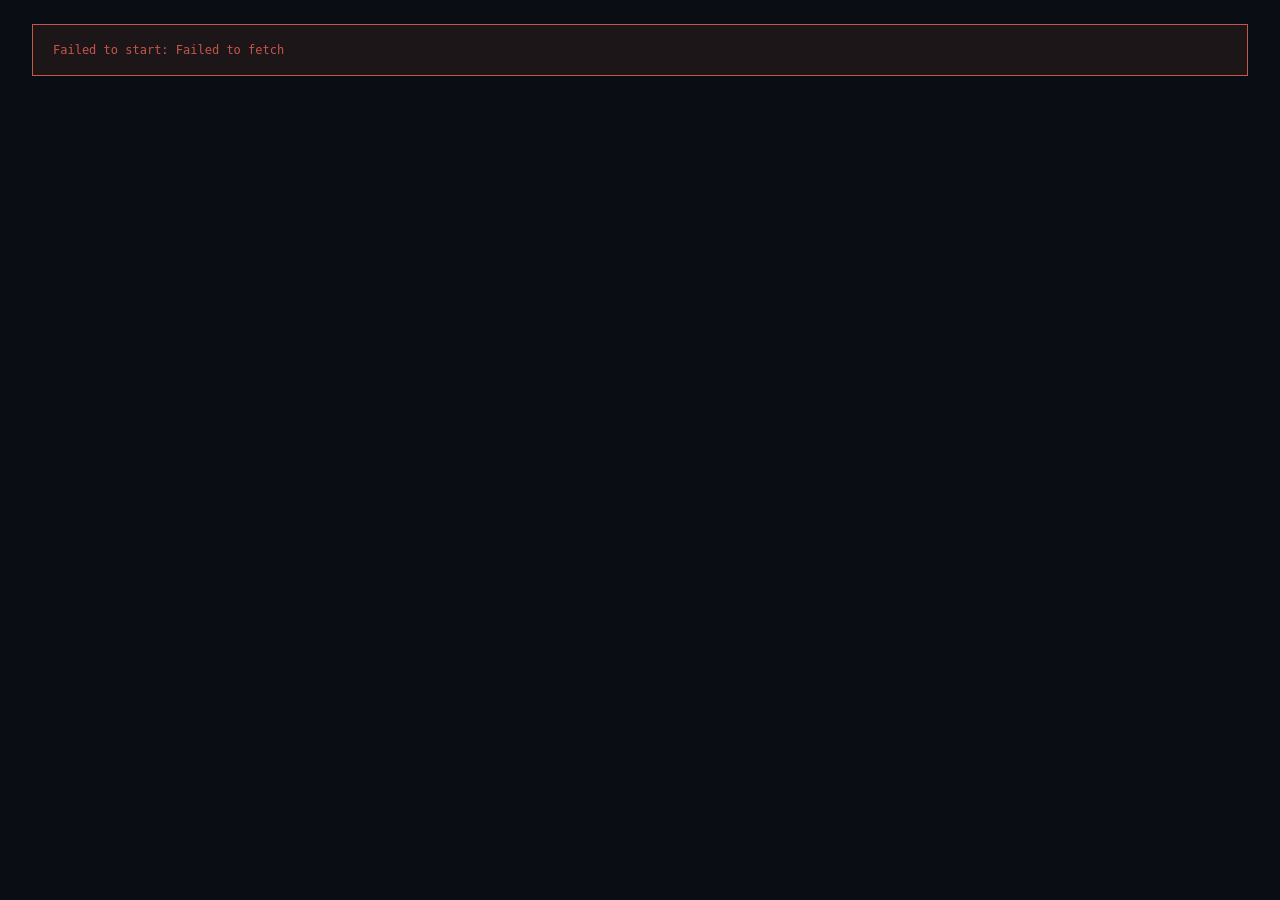
==== docs/index.html @ 7ec630b8 "Restore docs/ directory for GitHub Pages (master/docs source)" ====
<!DOCTYPE html>
<html lang="en">
<head>
  <meta charset="UTF-8">
  <meta name="viewport" content="width=device-width, initial-scale=1.0">
  <title>13F Tracker — institutional ownership</title>
  <link rel="stylesheet" href="./styles.css">
</head>
<body>
  <div id="app" class="app"></div>
  <script src="chart.min.js"></script>
  <script src="./app.js"></script>
</body>
</html>
---- docs/styles.css ----
/* 13F Tracker — frontend
   Theme tokens mirror the macro market snapshot (BG #0A0E14, brass #C9A24E,
   minimal color, typography-led). No frameworks — vanilla CSS/JS.
*/

:root {
  --bg:         #0A0E14;
  --panel:      #11161D;
  --panel-2:    #161C25;
  --line:       #1E2A38;
  --line-2:     #25323F;
  --text:       #E8EBEF;
  --text-dim:   #7E8A9A;
  --text-mut:   #5C6B7A;
  --brass:      #C9A24E;
  --brass-dim:  rgba(201, 162, 78, 0.12);
  --green:      #2E9E6B;
  --red:        #C7564A;
  --green-bg:   rgba(46, 158, 107, 0.10);
  --red-bg:     rgba(199, 86, 74, 0.10);

  --font: -apple-system, BlinkMacSystemFont, 'Segoe UI', Roboto, 'Helvetica Neue', Arial, sans-serif;
  --mono: ui-monospace, SFMono-Regular, 'SF Mono', Menlo, Consolas, monospace;
}

* { margin: 0; padding: 0; box-sizing: border-box; }

html, body {
  background: var(--bg);
  color: var(--text);
  font-family: var(--font);
  font-size: 14px;
  line-height: 1.5;
  -webkit-font-smoothing: antialiased;
}

a { color: var(--text); text-decoration: none; }
a:hover { color: var(--brass); }

button {
  background: transparent;
  border: 1px solid var(--line-2);
  color: var(--text);
  padding: 6px 12px;
  font-family: inherit;
  font-size: 12px;
  cursor: pointer;
  border-radius: 2px;
  transition: border-color 0.15s, color 0.15s;
}
button:hover { border-color: var(--brass); color: var(--brass); }
button.active { border-color: var(--brass); color: var(--brass); }

input[type=text], input[type=search], select {
  background: var(--panel);
  border: 1px solid var(--line-2);
  color: var(--text);
  padding: 7px 10px;
  font-family: inherit;
  font-size: 13px;
  border-radius: 2px;
  outline: none;
}
input:focus, select:focus { border-color: var(--brass); }

/* ------- Layout ------- */
.app {
  max-width: 1280px;
  margin: 0 auto;
  padding: 24px 32px 80px;
}

.masthead {
  display: flex;
  align-items: baseline;
  justify-content: space-between;
  padding: 28px 0 20px;
  border-bottom: 1px solid var(--line);
  margin-bottom: 28px;
}
.masthead h1 {
  font-size: 22px;
  font-weight: 600;
  letter-spacing: -0.01em;
}
.masthead .sub {
  font-size: 12px;
  color: var(--text-mut);
  font-family: var(--mono);
}

/* ------- Nav / search ------- */
.nav {
  display: flex;
  align-items: center;
  gap: 14px;
  margin-bottom: 24px;
}
.nav .nav-search {
  flex: 1;
  max-width: 320px;
}
.nav .nav-link {
  color: var(--text-dim);
  font-size: 12px;
  padding: 6px 0;
  border-bottom: 1px solid transparent;
  cursor: pointer;
  user-select: none;
}
.nav .nav-link.active {
  color: var(--brass);
  border-bottom-color: var(--brass);
}
.nav .nav-spacer { flex: 1; }
.nav .meta-pill {
  font-family: var(--mono);
  font-size: 11px;
  color: var(--text-mut);
  padding: 4px 10px;
  border: 1px solid var(--line);
  border-radius: 2px;
}

/* ------- Sections ------- */
.section { margin-bottom: 36px; }
.section-header {
  display: flex;
  align-items: baseline;
  justify-content: space-between;
  margin-bottom: 12px;
}
.section-header h2 {
  font-size: 11px;
  font-weight: 600;
  letter-spacing: 0.08em;
  text-transform: uppercase;
  color: var(--text-dim);
}
.section-header .hint {
  font-size: 11px;
  color: var(--text-mut);
  font-family: var(--mono);
}

/* ------- Stats grid (top of page) ------- */
.stats {
  display: grid;
  grid-template-columns: repeat(auto-fit, minmax(140px, 1fr));
  gap: 0;
  border: 1px solid var(--line);
  margin-bottom: 28px;
}
.stat {
  padding: 16px 18px;
  border-right: 1px solid var(--line);
}
.stat:last-child { border-right: none; }
.stat .stat-label {
  font-size: 10px;
  letter-spacing: 0.06em;
  text-transform: uppercase;
  color: var(--text-mut);
  margin-bottom: 6px;
}
.stat .stat-value {
  font-size: 18px;
  font-weight: 600;
  font-family: var(--mono);
  color: var(--text);
}
.stat .stat-value.brass { color: var(--brass); }

/* ------- Tables ------- */
.table-wrap {
  border: 1px solid var(--line);
  overflow: hidden;
}
table {
  width: 100%;
  border-collapse: collapse;
  font-size: 13px;
}
thead th {
  text-align: left;
  font-size: 10px;
  font-weight: 600;
  letter-spacing: 0.06em;
  text-transform: uppercase;
  color: var(--text-mut);
  padding: 10px 14px;
  border-bottom: 1px solid var(--line);
  background: var(--panel);
  user-select: none;
  cursor: pointer;
  white-space: nowrap;
}
thead th:hover { color: var(--text-dim); }
thead th.sorted { color: var(--brass); }
thead th.sorted::after {
  content: ' ▾';
  font-size: 9px;
}
thead th.sorted.asc::after { content: ' ▴'; }
thead th.num, tbody td.num { text-align: right; font-family: var(--mono); }
thead th.mono, tbody td.mono { font-family: var(--mono); }

tbody td {
  padding: 9px 14px;
  border-bottom: 1px solid var(--line);
  color: var(--text);
}
tbody tr:last-child td { border-bottom: none; }
tbody tr:hover td { background: var(--panel-2); }
tbody td.brass { color: var(--brass); }
tbody td.green, .pos { color: var(--green); }
tbody td.red, .neg { color: var(--red); }
tbody td.dim { color: var(--text-dim); }
tbody td.mut { color: var(--text-mut); font-size: 11px; }

.empty {
  padding: 40px 20px;
  text-align: center;
  color: var(--text-mut);
  font-size: 13px;
}
.error {
  padding: 16px 20px;
  background: var(--red-bg);
  border: 1px solid var(--red);
  color: var(--red);
  font-size: 12px;
  font-family: var(--mono);
  margin-bottom: 16px;
}

/* ------- Fund list ------- */
.fund-row {
  display: grid;
  grid-template-columns: 24px 1fr auto auto auto;
  align-items: center;
  gap: 14px;
  padding: 12px 16px;
  border-bottom: 1px solid var(--line);
  cursor: pointer;
}
.fund-row:hover { background: var(--panel-2); }
.fund-row .strategy-tag {
  font-size: 9px;
  letter-spacing: 0.06em;
  text-transform: uppercase;
  color: var(--text-mut);
  padding: 2px 6px;
  border: 1px solid var(--line-2);
  border-radius: 2px;
  white-space: nowrap;
}
.fund-row .fund-name { color: var(--text); font-weight: 500; }
.fund-row .fund-aum { font-family: var(--mono); color: var(--text); font-size: 13px; }
.fund-row .fund-meta { font-family: var(--mono); color: var(--text-mut); font-size: 11px; }

/* ------- Drill-down header ------- */
.drill-header {
  padding: 24px 0;
  border-bottom: 1px solid var(--line);
  margin-bottom: 24px;
}
.drill-header .back {
  font-size: 11px;
  color: var(--text-mut);
  margin-bottom: 12px;
  cursor: pointer;
  display: inline-block;
}
.drill-header .back:hover { color: var(--brass); }
.drill-header h2 {
  font-size: 28px;
  font-weight: 600;
  margin-bottom: 6px;
}
.drill-header .strategy-tag {
  font-size: 10px;
  letter-spacing: 0.06em;
  text-transform: uppercase;
  color: var(--brass);
  padding: 3px 8px;
  border: 1px solid var(--brass-dim);
  border-radius: 2px;
  display: inline-block;
  margin-bottom: 12px;
}
.drill-header .meta-grid {
  display: flex;
  gap: 32px;
  margin-top: 12px;
  font-family: var(--mono);
  font-size: 12px;
  color: var(--text-dim);
}
.drill-header .meta-grid .meta-label {
  display: block;
  font-size: 10px;
  text-transform: uppercase;
  letter-spacing: 0.06em;
  color: var(--text-mut);
  margin-bottom: 2px;
}
.drill-header .meta-grid .meta-value {
  color: var(--text);
  font-size: 16px;
  font-weight: 500;
}

/* ------- Tabs ------- */
.tabs {
  display: flex;
  gap: 0;
  border-bottom: 1px solid var(--line);
  margin-bottom: 20px;
}
.tab {
  padding: 10px 16px;
  font-size: 12px;
  letter-spacing: 0.04em;
  color: var(--text-dim);
  cursor: pointer;
  border-bottom: 2px solid transparent;
  margin-bottom: -1px;
  user-select: none;
}
.tab:hover { color: var(--text); }
.tab.active {
  color: var(--brass);
  border-bottom-color: var(--brass);
}
.tab .badge {
  display: inline-block;
  margin-left: 6px;
  font-size: 10px;
  font-family: var(--mono);
  color: var(--text-mut);
  background: var(--panel);
  padding: 1px 5px;
  border-radius: 2px;
}
.tab.active .badge { color: var(--brass); }

/* ------- Filters bar ------- */
.filters {
  display: flex;
  align-items: center;
  gap: 12px;
  margin-bottom: 16px;
  flex-wrap: wrap;
}
.filters .filter-group {
  display: flex;
  align-items: center;
  gap: 8px;
  font-size: 11px;
  color: var(--text-dim);
}
.filters input, .filters select { min-width: 100px; }

/* ------- Status pills ------- */
.status-pill {
  display: inline-block;
  font-size: 10px;
  letter-spacing: 0.06em;
  text-transform: uppercase;
  padding: 2px 7px;
  border-radius: 2px;
  font-family: var(--mono);
}
.status-NEW       { background: var(--brass-dim); color: var(--brass); border: 1px solid var(--brass); }
.status-INCREASED  { background: var(--green-bg);  color: var(--green); border: 1px solid var(--green); }
.status-DECREASED  { background: var(--red-bg);    color: var(--red);   border: 1px solid var(--red); }
.status-CLOSED     { background: var(--red-bg);    color: var(--red);   border: 1px solid var(--red); }
.status-UNCHANGED  { background: transparent;       color: var(--text-mut); border: 1px solid var(--line-2); }

/* ------- Consensus buy/sell cards ------- */
.consensus-grid {
  display: grid;
  grid-template-columns: 1fr 1fr;
  gap: 24px;
}
.consensus-col h3 {
  font-size: 11px;
  font-weight: 600;
  letter-spacing: 0.08em;
  text-transform: uppercase;
  color: var(--text-dim);
  margin-bottom: 12px;
  display: flex;
  align-items: center;
  gap: 8px;
}
.consensus-col h3 .dot {
  width: 6px; height: 6px; border-radius: 50%;
}
.consensus-col.buys h3 .dot { background: var(--green); }
.consensus-col.sells h3 .dot { background: var(--red); }

/* ------- Pagination ------- */
.pager {
  display: flex;
  align-items: center;
  justify-content: space-between;
  padding: 12px 0;
  margin-top: 8px;
  font-size: 12px;
  color: var(--text-mut);
  font-family: var(--mono);
}
.pager .pager-buttons { display: flex; gap: 6px; }

/* ------- Loading / skeleton ------- */
.loading {
  padding: 60px 20px;
  text-align: center;
  color: var(--text-mut);
  font-size: 12px;
  font-family: var(--mono);
  letter-spacing: 0.05em;
}

/* ------- Ticker hero (drill into ticker) ------- */
.ticker-hero {
  display: grid;
  grid-template-columns: auto 1fr;
  gap: 32px;
  align-items: center;
  padding: 28px 0;
  border-bottom: 1px solid var(--line);
  margin-bottom: 24px;
}
.ticker-symbol {
  font-size: 56px;
  font-weight: 600;
  font-family: var(--mono);
  color: var(--brass);
  letter-spacing: -0.02em;
}
.ticker-meta .issuer {
  font-size: 16px;
  color: var(--text);
  margin-bottom: 6px;
}
.ticker-meta .stats-line {
  font-family: var(--mono);
  font-size: 13px;
  color: var(--text-dim);
  display: flex;
  gap: 24px;
}
.ticker-meta .stats-line .v { color: var(--text); }

@media (max-width: 900px) {
  .consensus-grid { grid-template-columns: 1fr; }
  .meta-grid { flex-wrap: wrap; }
  .ticker-hero { grid-template-columns: 1fr; gap: 12px; }
}
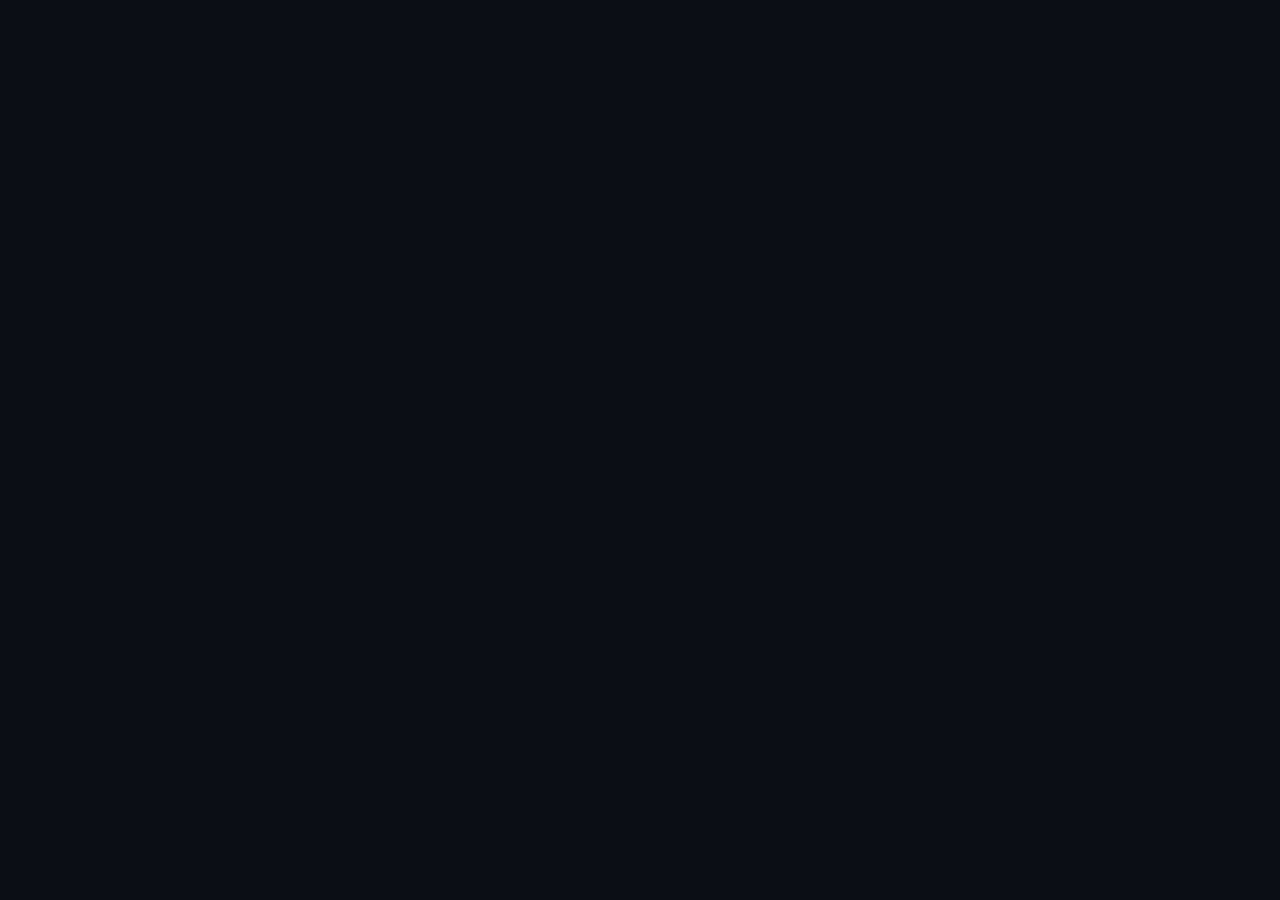
==== commit fa9c279f: "chore: deploy static/ to docs/ [skip ci]" ====
--- a/docs/index.html
+++ b/docs/index.html
@@ -3,12 +3,15 @@
 <head>
   <meta charset="UTF-8">
   <meta name="viewport" content="width=device-width, initial-scale=1.0">
-  <title>13F Tracker — institutional ownership</title>
+  <title>Trading Tools by Purrtfolio</title>
+  <link rel="icon" href="data:,">
+  <link rel="preconnect" href="https://one3f-tracker-wpj6.onrender.com">
+  <link rel="dns-prefetch" href="https://one3f-tracker-wpj6.onrender.com">
+  <link rel="prefetch" href="./chart.min.js">
   <link rel="stylesheet" href="./styles.css">
 </head>
 <body>
   <div id="app" class="app"></div>
-  <script src="chart.min.js"></script>
-  <script src="./app.js"></script>
+  <script src="./app.js" defer></script>
 </body>
 </html>
--- a/docs/styles.css
+++ b/docs/styles.css
@@ -1,4 +1,4 @@
-/* 13F Tracker — frontend
+/* Trading Tools by Purrtfolio — frontend
    Theme tokens mirror the macro market snapshot (BG #0A0E14, brass #C9A24E,
    minimal color, typography-led). No frameworks — vanilla CSS/JS.
 */
@@ -18,6 +18,8 @@
   --red:        #C7564A;
   --green-bg:   rgba(46, 158, 107, 0.10);
   --red-bg:     rgba(199, 86, 74, 0.10);
+  --amber:      #EAB308;
+  --amber-bg:   rgba(234, 179, 8, 0.10);
 
   --font: -apple-system, BlinkMacSystemFont, 'Segoe UI', Roboto, 'Helvetica Neue', Arial, sans-serif;
   --mono: ui-monospace, SFMono-Regular, 'SF Mono', Menlo, Consolas, monospace;
@@ -93,8 +95,17 @@
 .nav {
   display: flex;
   align-items: center;
-  gap: 14px;
+  gap: 4px;
   margin-bottom: 24px;
+}
+.nav-brand {
+  color: var(--brass);
+  font-family: var(--mono);
+  font-size: 12px;
+  font-weight: 700;
+  letter-spacing: 0.04em;
+  padding: 0 4px;
+  text-decoration: none;
 }
 .nav .nav-search {
   flex: 1;
@@ -122,6 +133,74 @@
   border-radius: 2px;
 }
 
+/* ------- Nav dropdowns ------- */
+.nav-dropdown {
+  position: relative;
+  display: flex;
+  align-items: center;
+}
+.nav-dropdown-label {
+  color: var(--text-dim);
+  font-size: 12px;
+  font-family: var(--mono);
+  font-weight: 500;
+  padding: 6px 10px;
+  cursor: pointer;
+  white-space: nowrap;
+  letter-spacing: 0.04em;
+  border-bottom: 2px solid transparent;
+  transition: border-color 0.15s, color 0.15s;
+}
+.nav-dropdown-label:hover {
+  color: var(--text);
+  border-bottom-color: var(--line-2);
+}
+.nav-dropdown:hover .nav-dropdown-label {
+  color: var(--text);
+}
+.nav-dropdown-label::after {
+  content: ' ▾';
+  font-size: 9px;
+  opacity: 0.5;
+}
+
+.nav-dropdown-menu {
+  display: none;
+  position: absolute;
+  top: 100%;
+  left: 0;
+  min-width: 160px;
+  background: var(--panel);
+  border: 1px solid var(--line-2);
+  border-radius: 2px;
+  z-index: 100;
+  flex-direction: column;
+  padding: 4px 0;
+}
+.nav-dropdown.open .nav-dropdown-menu {
+  display: flex;
+}
+.nav-dropdown:hover .nav-dropdown-menu {
+  display: flex;
+}
+.nav-dropdown-menu .nav-link {
+  display: block;
+  padding: 6px 16px;
+  font-size: 12px;
+  font-family: var(--mono);
+  font-weight: 400;
+  letter-spacing: 0.03em;
+  white-space: nowrap;
+}
+.nav-dropdown-menu .nav-link:hover {
+  background: var(--panel-2);
+  color: var(--brass);
+}
+.nav-dropdown-menu .nav-link.active {
+  color: var(--brass);
+  background: rgba(201, 162, 78, 0.08);
+}
+
 /* ------- Sections ------- */
 .section { margin-bottom: 36px; }
 .section-header {
@@ -141,6 +220,10 @@
   font-size: 11px;
   color: var(--text-mut);
   font-family: var(--mono);
+}
+.section-header .hint.brass {
+  color: var(--brass);
+  font-weight: 500;
 }
 
 /* ------- Stats grid (top of page) ------- */
@@ -174,6 +257,7 @@
 /* ------- Tables ------- */
 .table-wrap {
   border: 1px solid var(--line);
+  border-radius: 4px;
   overflow: hidden;
 }
 table {
@@ -215,6 +299,7 @@
 tbody td.brass { color: var(--brass); }
 tbody td.green, .pos { color: var(--green); }
 tbody td.red, .neg { color: var(--red); }
+tbody td.amber { color: var(--amber); }
 tbody td.dim { color: var(--text-dim); }
 tbody td.mut { color: var(--text-mut); font-size: 11px; }
 
@@ -459,4 +544,76 @@
   .consensus-grid { grid-template-columns: 1fr; }
   .meta-grid { flex-wrap: wrap; }
   .ticker-hero { grid-template-columns: 1fr; gap: 12px; }
+}
+
+/* Mobile: disable hover-based dropdown (touch can't hover); use click toggle only */
+@media (max-width: 768px) {
+  .nav-dropdown:hover .nav-dropdown-menu {
+    display: none;
+  }
+  .nav-dropdown.open .nav-dropdown-menu {
+    display: flex;
+    position: static;
+    min-width: 100%;
+  }
+  .nav-dropdown-label {
+    padding: 8px 6px;
+  }
+  .nav-dropdown-menu .nav-link {
+    padding: 10px 16px;
+  }
+}
+
+/* ------- Market Snapshot view ------- */
+.snapshot-hero { padding: 16px 0; }
+.snapshot-hero img { max-width: 100%; }
+.snapshot-hero img { max-width: 100%; }
+.snapshot-hero .snapshot-img-placeholder {
+  min-height: 200px;
+  display: flex;
+  align-items: center;
+  justify-content: center;
+  color: var(--text-mut);
+  border: 1px dashed var(--line);
+  border-radius: 4px;
+  font-size: 13px;
+}
+.snapshot-caption {
+  font-size: 14px;
+  color: var(--text);
+  margin: 16px 0;
+  padding: 14px 18px;
+  background: var(--panel);
+  border-left: 3px solid var(--brass);
+  border-radius: 0 4px 4px 0;
+  line-height: 1.5;
+}
+.snapshot-movers { padding: 20px 0; }
+.snapshot-movers h3 {
+  font-size: 11px;
+  font-weight: 600;
+  letter-spacing: 0.06em;
+  text-transform: uppercase;
+  color: var(--text-dim);
+  margin-bottom: 12px;
+}
+.snapshot-movers ul { list-style: none; }
+.snapshot-movers li {
+  display: flex;
+  align-items: center;
+  gap: 12px;
+  padding: 8px 0;
+  border-bottom: 1px solid var(--line);
+  font-size: 13px;
+}
+.snapshot-movers li:last-child { border-bottom: none; }
+.mover-name {
+  font-weight: 500;
+  color: var(--text);
+  min-width: 140px;
+}
+.mover-driver {
+  color: var(--text-dim);
+  font-size: 12px;
+  flex: 1;
 }
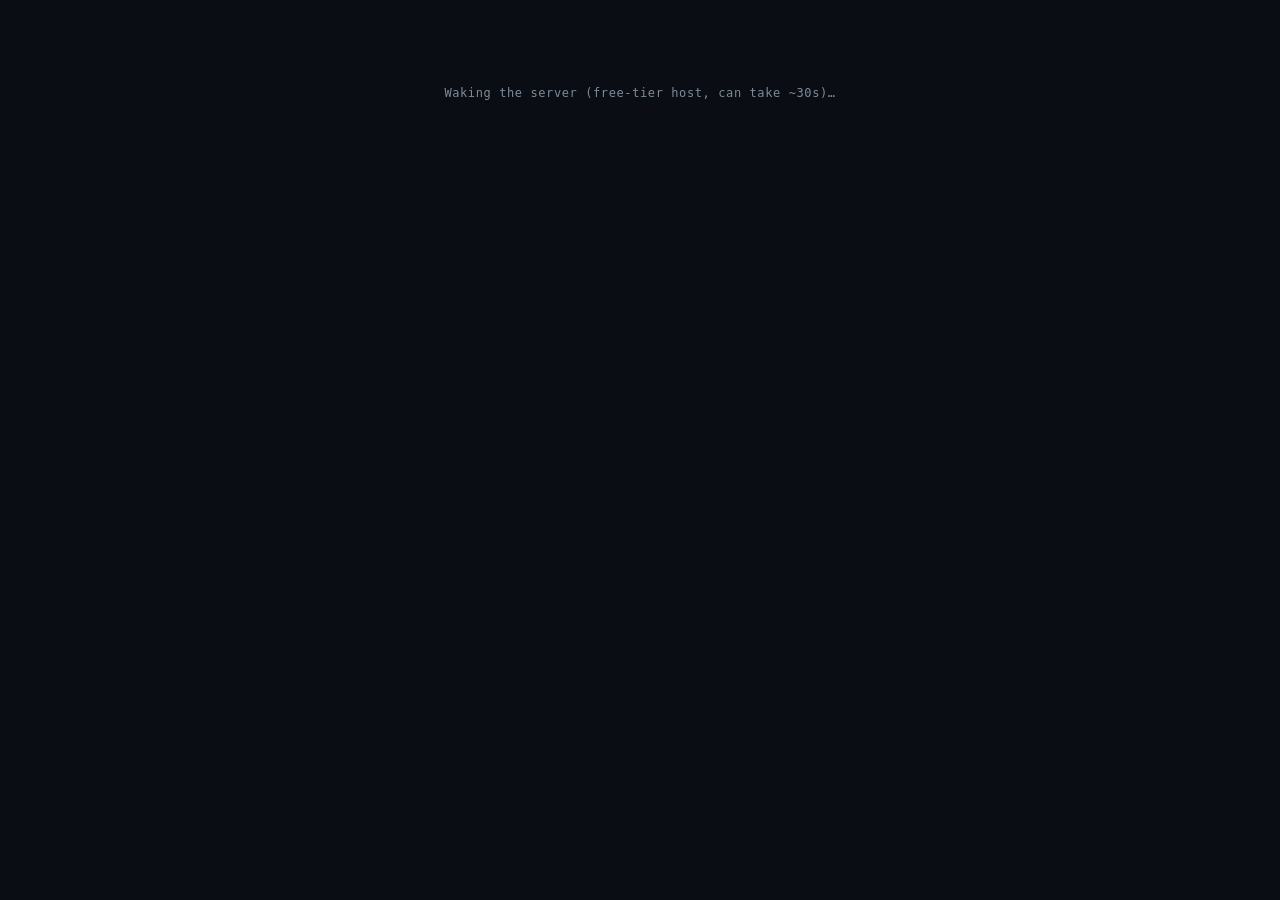
==== commit 5a1069a5: "refactor(scanners): one importable package, shared DB helpers, runners updated Scanners - scanners/ " ====
--- a/docs/index.html
+++ b/docs/index.html
@@ -4,6 +4,10 @@
   <meta charset="UTF-8">
   <meta name="viewport" content="width=device-width, initial-scale=1.0">
   <title>Trading Tools by Purrtfolio</title>
+  <meta name="description" content="Free market research tools: 13F fund holdings, short interest, insider trading, momentum, put/call ratio, IV rank, options calculators and more.">
+  <meta property="og:type" content="website">
+  <meta property="og:title" content="Trading Tools by Purrtfolio">
+  <meta property="og:description" content="Free market research tools: 13F fund holdings, short interest, insider trading, momentum, put/call ratio, IV rank, options calculators and more.">
   <link rel="icon" href="data:,">
   <link rel="preconnect" href="https://one3f-tracker-wpj6.onrender.com">
   <link rel="dns-prefetch" href="https://one3f-tracker-wpj6.onrender.com">
--- a/docs/styles.css
+++ b/docs/styles.css
@@ -11,7 +11,7 @@
   --line-2:     #25323F;
   --text:       #E8EBEF;
   --text-dim:   #7E8A9A;
-  --text-mut:   #5C6B7A;
+  --text-mut:   #7D8B99;
   --brass:      #C9A24E;
   --brass-dim:  rgba(201, 162, 78, 0.12);
   --green:      #2E9E6B;
@@ -53,7 +53,7 @@
 button:hover { border-color: var(--brass); color: var(--brass); }
 button.active { border-color: var(--brass); color: var(--brass); }
 
-input[type=text], input[type=search], select {
+input[type=text], input[type=search], input[type=number], select {
   background: var(--panel);
   border: 1px solid var(--line-2);
   color: var(--text);
@@ -64,6 +64,9 @@
   outline: none;
 }
 input:focus, select:focus { border-color: var(--brass); }
+/* Keyboard focus ring (mouse focus keeps the border-only style above) */
+:focus-visible { outline: 2px solid var(--brass); outline-offset: 2px; }
+input:focus-visible, select:focus-visible { outline: 2px solid var(--brass); outline-offset: 1px; }
 
 /* ------- Layout ------- */
 .app {
@@ -94,6 +97,7 @@
 /* ------- Nav / search ------- */
 .nav {
   display: flex;
+  flex-wrap: wrap;
   align-items: center;
   gap: 4px;
   margin-bottom: 24px;
@@ -109,6 +113,7 @@
 }
 .nav .nav-search {
   flex: 1;
+  min-width: 0;
   max-width: 320px;
 }
 .nav .nav-link {
@@ -253,12 +258,17 @@
   color: var(--text);
 }
 .stat .stat-value.brass { color: var(--brass); }
+.stat .stat-value.green { color: var(--green); }
+.stat .stat-value.red   { color: var(--red); }
+.stat .stat-value.amber { color: var(--amber); }
 
 /* ------- Tables ------- */
 .table-wrap {
   border: 1px solid var(--line);
   border-radius: 4px;
-  overflow: hidden;
+  /* scroll wide tables inside the frame instead of clipping columns */
+  overflow-x: auto;
+  -webkit-overflow-scrolling: touch;
 }
 table {
   width: 100%;
@@ -397,7 +407,8 @@
 }
 
 /* ------- Tabs ------- */
-.tabs {
+.tabs,
+.tab-bar {
   display: flex;
   gap: 0;
   border-bottom: 1px solid var(--line);
@@ -462,6 +473,11 @@
 .status-DECREASED  { background: var(--red-bg);    color: var(--red);   border: 1px solid var(--red); }
 .status-CLOSED     { background: var(--red-bg);    color: var(--red);   border: 1px solid var(--red); }
 .status-UNCHANGED  { background: transparent;       color: var(--text-mut); border: 1px solid var(--line-2); }
+
+/* Signal pills — used by the Crowded Trades scanner page */
+.signal-high     { background: var(--red-bg);   color: var(--red);   border: 1px solid var(--red); }
+.signal-medium   { background: var(--brass-dim); color: var(--brass); border: 1px solid var(--brass); }
+.signal-neutral  { background: transparent;       color: var(--text-mut); border: 1px solid var(--line-2); }
 
 /* ------- Consensus buy/sell cards ------- */
 .consensus-grid {
@@ -562,6 +578,8 @@
   .nav-dropdown-menu .nav-link {
     padding: 10px 16px;
   }
+  .nav .nav-spacer { display: none; }
+  .nav .nav-search { flex-basis: 100%; max-width: none; order: 10; }
 }
 
 /* ------- Market Snapshot view ------- */
@@ -616,4 +634,486 @@
   color: var(--text-dim);
   font-size: 12px;
   flex: 1;
-}+}
+
+/* ------- Page description (context callout) ------- */
+.page-description {
+  margin-bottom: 28px;
+  padding: 18px 20px;
+  background: var(--panel);
+  border: 1px solid var(--line);
+  border-left: 3px solid var(--brass);
+  border-radius: 0 4px 4px 0;
+}
+.page-description-para {
+  font-size: 12.5px;
+  color: var(--text);
+  line-height: 1.5;
+  margin-bottom: 6px;
+}
+.page-description-para.issues {
+  color: var(--text-dim);
+}
+.page-description-para.issues::before {
+  content: '⚠ ';
+  color: var(--amber);
+  font-weight: 700;
+}
+@media (max-width: 768px) {
+  .page-description { padding: 14px 16px; }
+  .page-description-para { font-size: 12px; }
+}
+
+/* ------- News Sentiment view ------- */
+.badge-row {
+  display: flex;
+  flex-wrap: wrap;
+  gap: 6px;
+  margin-bottom: 24px;
+}
+.badge {
+  font-size: 10px;
+  font-family: var(--mono);
+  color: var(--text-mut);
+  background: var(--panel);
+  border: 1px solid var(--line-2);
+  padding: 3px 10px;
+  border-radius: 2px;
+  white-space: nowrap;
+}
+
+.section-title {
+  font-size: 11px;
+  font-weight: 600;
+  letter-spacing: 0.06em;
+  text-transform: uppercase;
+  color: var(--text-mut);
+  margin-bottom: 14px;
+  padding: 0 4px;
+}
+
+.signal-block { margin-bottom: 28px; }
+.signal-block:last-child { margin-bottom: 0; }
+.signal-label {
+  display: inline-block;
+  font-size: 11px;
+  font-weight: 600;
+  letter-spacing: 0.05em;
+  text-transform: uppercase;
+  padding: 4px 10px;
+  border-radius: 2px;
+  margin-bottom: 10px;
+}
+.signal-label.green {
+  background: var(--green-bg);
+  color: var(--green);
+  border: 1px solid var(--green);
+}
+.signal-label.red {
+  background: var(--red-bg);
+  color: var(--red);
+  border: 1px solid var(--red);
+}
+.signal-label.brass {
+  background: var(--brass-dim);
+  color: var(--brass);
+  border: 1px solid var(--brass);
+}
+
+.ticker-chip {
+  display: inline-block;
+  font-size: 10px;
+  font-family: var(--mono);
+  color: var(--text-dim);
+  background: var(--panel);
+  border: 1px solid var(--line-2);
+  padding: 1px 5px;
+  border-radius: 2px;
+  white-space: nowrap;
+}
+.ticker-chips {
+  display: flex;
+  flex-wrap: wrap;
+  gap: 4px;
+  margin-top: 4px;
+}
+
+.headline-link {
+  color: var(--text);
+  font-weight: 500;
+  display: block;
+}
+.headline-link:hover { color: var(--brass); }
+
+.link { color: var(--text-dim); }
+
+/* ------- Position Sizing Calculator ------- */
+.calc-form {
+  display: grid;
+  grid-template-columns: 1fr 1fr;
+  gap: 32px;
+  margin-top: 20px;
+}
+@media (max-width: 768px) {
+  .calc-form { grid-template-columns: 1fr; }
+}
+.calc-field {
+  display: flex;
+  flex-direction: column;
+  gap: 6px;
+  margin-bottom: 16px;
+}
+.calc-field:last-child { margin-bottom: 0; }
+.calc-field label {
+  font-size: 10px;
+  text-transform: uppercase;
+  letter-spacing: 0.06em;
+  color: var(--text-mut);
+}
+.calc-input-row {
+  display: flex;
+  align-items: center;
+  gap: 8px;
+}
+.calc-input-row input { flex: 1; }
+.calc-input-row .unit {
+  font-size: 12px;
+  color: var(--text-dim);
+  font-family: var(--mono);
+}
+.calc-results h3 {
+  font-size: 10px;
+  text-transform: uppercase;
+  letter-spacing: 0.06em;
+  color: var(--text-dim);
+  margin-bottom: 12px;
+}
+.calc-result-group {
+  display: flex;
+  flex-direction: column;
+}
+.calc-stat-row {
+  display: flex;
+  justify-content: space-between;
+  align-items: center;
+  padding: 10px 14px;
+  background: var(--panel);
+  border: 1px solid var(--line);
+  border-radius: 2px;
+  margin-bottom: 4px;
+}
+.calc-stat-label {
+  font-size: 12px;
+  color: var(--text-dim);
+}
+.calc-stat-value {
+  font-size: 16px;
+  font-family: var(--mono);
+  font-weight: 600;
+  color: var(--text);
+}
+.calc-stat-value.brass { color: var(--brass); }
+.calc-stat-value.green { color: var(--green); }
+.calc-stat-value.red { color: var(--red); }
+.calc-formula {
+  margin-top: 28px;
+  font-size: 11px;
+  color: var(--text-mut);
+  font-family: var(--mono);
+  text-align: center;
+}
+
+/* ------- Drawdown Simulator ------- */
+.sim-controls {
+  display: flex;
+  flex-wrap: wrap;
+  gap: 16px;
+  margin-bottom: 28px;
+}
+.sim-controls .calc-field {
+  flex: 1 1 120px;
+  margin-bottom: 0;
+}
+.sim-chart {
+  height: 350px;
+  width: 100%;
+}
+.link:hover { color: var(--brass); }
+
+/* ------- Options Payoff Visualizer ------- */
+.legs-container { margin-bottom: 24px; }
+.leg-row {
+  display: grid;
+  grid-template-columns: 80px 80px 100px 100px auto;
+  gap: 10px;
+  align-items: end;
+  padding: 12px 14px;
+  border: 1px solid var(--line);
+  border-radius: 2px;
+  margin-bottom: 8px;
+}
+.leg-row .calc-field { margin-bottom: 0; }
+.leg-row .calc-field label { font-size: 8px; }
+.leg-row input, .leg-row select { font-size: 13px; padding: 6px 8px; }
+.leg-remove {
+  padding: 6px 8px;
+  font-size: 12px;
+  color: var(--red);
+  border-color: var(--red);
+}
+.leg-remove:hover { background: var(--red-bg); }
+.payoff-add-btn {
+  font-size: 11px;
+  font-family: var(--mono);
+  color: var(--brass);
+  padding: 6px 16px;
+  border: 1px solid var(--brass);
+  border-radius: 2px;
+  margin-bottom: 24px;
+  cursor: pointer;
+}
+
+/* ------- Greeks Explainer ------- */
+.greeks-controls {
+  display: flex;
+  flex-wrap: wrap;
+  gap: 16px;
+  margin-bottom: 28px;
+}
+.greeks-controls .calc-field {
+  flex: 1 1 120px;
+  margin-bottom: 0;
+}
+.greeks-chart {
+  height: 350px;
+  width: 100%;
+  display: flex;
+  flex-direction: column;
+}
+
+/* ------- Options Explainer (educational reference) ------- */
+.options-section-title {
+  font-size: 18px;
+  font-weight: 600;
+  color: var(--brass, #C9A24E);
+  margin: 28px 0 12px;
+  padding-bottom: 4px;
+  border-bottom: 1px solid var(--border, #1E2A38);
+}
+.options-section .options-section-title:first-child { margin-top: 0; }
+.options-section-body {
+  color: var(--text-secondary, #7E8A9A);
+  line-height: 1.6;
+  font-size: 14px;
+}
+.options-section-body p { margin: 0 0 12px 0; }
+.options-section-body ul { margin: 0 0 12px 0; padding-left: 20px; }
+.options-section-body li { margin-bottom: 4px; }
+.options-section-body a { color: var(--brass, #C9A24E); }
+.options-section-body strong { color: var(--text-primary, #E8EBEF); }
+
+.options-terms {
+  display: grid;
+  grid-template-columns: 160px 1fr;
+  gap: 4px 16px;
+  margin: 20px 0;
+  border-bottom: 1px solid var(--border, #1E2A38);
+}
+.options-terms:last-child { border-bottom: none; }
+.options-term {
+  font-weight: 600;
+  color: var(--text-primary, #E8EBEF);
+  font-size: 13px;
+}
+.options-def {
+  color: var(--text-secondary, #7E8A9A);
+  font-size: 13px;
+  line-height: 1.5;
+}
+
+.options-strats {
+  display: grid;
+  grid-template-columns: repeat(auto-fill, minmax(220px, 1fr));
+  gap: 12px;
+  margin: 16px 0;
+}
+.options-strat {
+  background: var(--card-bg, #0F1419);
+  border: 1px solid var(--border, #1E2A38);
+  border-radius: 6px;
+  padding: 12px 14px;
+}
+.options-strat-name {
+  font-size: 13px;
+  font-weight: 600;
+  color: var(--brass, #C9A24E);
+  margin-bottom: 4px;
+}
+.options-strat-desc {
+  font-size: 12px;
+  color: var(--text-secondary, #7E8A9A);
+  line-height: 1.4;
+  margin-bottom: 6px;
+}
+.options-strat-pnl {
+  font-size: 11px;
+  color: var(--text-tertiary, #5A6472);
+  font-family: var(--mono, monospace);
+}
+
+/* ------- Stock Screener ------- */
+.screener-controls {
+  display: flex;
+  flex-wrap: wrap;
+  gap: 10px;
+  padding: 16px 0;
+}
+.s-input {
+  width: 120px;
+  padding: 6px 10px;
+  border: 1px solid var(--line);
+  border-radius: 4px;
+  background: var(--panel, #0F1419);
+  color: var(--text, #E8EBEF);
+  font-size: 13px;
+  font-family: var(--mono, monospace);
+}
+.s-input::placeholder { color: var(--text-mut, #7E8A9A); }
+.s-select {
+  padding: 6px 10px;
+  border: 1px solid var(--line);
+  border-radius: 4px;
+  background: var(--panel, #0F1419);
+  color: var(--text, #E8EBEF);
+  font-size: 13px;
+  cursor: pointer;
+}
+.s-check {
+  display: flex;
+  align-items: center;
+  gap: 6px;
+  font-size: 13px;
+  color: var(--text, #E8EBEF);
+  cursor: pointer;
+}
+.s-check input { margin: 0; cursor: pointer; }
+.s-sort-chips {
+  display: flex;
+  flex-wrap: wrap;
+  gap: 8px;
+  margin: 12px 0;
+}
+.s-chip {
+  display: inline-flex;
+  align-items: center;
+  gap: 4px;
+  padding: 5px 10px;
+  border: 1px solid var(--line);
+  border-radius: 12px;
+  font-size: 12px;
+  color: var(--text-secondary, #7E8A9A);
+  cursor: pointer;
+  user-select: none;
+}
+.s-chip:hover { border-color: var(--brass, #C9A24E); color: var(--brass, #C9A24E); }
+.s-chip-up, .s-chip-down { color: var(--brass, #C9A24E); border-color: var(--brass, #C9A24E); }
+.s-arrow { font-size: 10px; }
+.s-table { margin-top: 8px; }
+.s-ticker { font-family: var(--mono, monospace); font-weight: 600; }
+
+/* ------- Famous Trader Quotes ------- */
+.q-controls {
+  display: flex;
+  align-items: center;
+  gap: 12px;
+  margin: 16px 0;
+  flex-wrap: wrap;
+}
+.q-select {
+  padding: 6px 12px;
+  border: 1px solid var(--line);
+  border-radius: 4px;
+  background: var(--panel, #0F1419);
+  color: var(--text, #E8EBEF);
+  font-size: 13px;
+  cursor: pointer;
+}
+.q-count { margin-left: auto; font-size: 12px; }
+.q-grid {
+  display: grid;
+  grid-template-columns: repeat(auto-fill, minmax(320px, 1fr));
+  gap: 16px;
+}
+.q-card {
+  background: var(--panel, #0F1419);
+  border: 1px solid var(--line);
+  border-left: 3px solid var(--brass, #C9A24E);
+  border-radius: 6px;
+  padding: 18px 20px;
+}
+.q-mark {
+  font-size: 36px;
+  font-family: var(--mono, monospace);
+  color: var(--brass, #C9A24E);
+  line-height: 1;
+  margin-bottom: 10px;
+}
+.q-text {
+  font-size: 15px;
+  line-height: 1.6;
+  color: var(--text, #E8EBEF);
+  margin-bottom: 14px;
+  font-style: italic;
+}
+.q-author-row {
+  display: flex;
+  align-items: center;
+  gap: 8px;
+  margin-bottom: 6px;
+}
+.q-author {
+  font-size: 13px;
+  font-weight: 600;
+  color: var(--text, #E8EBEF);
+}
+.q-badge {
+  font-size: 10px;
+  font-weight: 600;
+  text-transform: uppercase;
+  letter-spacing: 0.05em;
+  padding: 2px 8px;
+  border-radius: 10px;
+  background: var(--brass, #C9A24E);
+  color: #000;
+}
+.q-source {
+  font-size: 11px;
+  color: var(--text-mut, #7E8A9A);
+}
+
+/* ------- Earnings Revision Momentum ------- */
+.erm-table td.s-ticker { font-weight: 600; }
+
+/* Cold-start notice shown while API requests are retrying (see api() in app.js) */
+.cold-start-hint {
+  position: fixed;
+  left: 50%;
+  bottom: 16px;
+  transform: translateX(-50%);
+  z-index: 1000;
+  max-width: calc(100% - 32px);
+  padding: 8px 14px;
+  background: var(--panel);
+  border: 1px solid var(--line-2);
+  color: var(--text-mut);
+  font-size: 12px;
+  border-radius: 2px;
+}
+
+/* ------- Small screens: keep everything inside the viewport ------- */
+.consensus-grid > * { min-width: 0; }
+@media (max-width: 600px) {
+  .leg-row { grid-template-columns: 1fr 1fr; }
+  /* tables rendered without a .table-wrap: let them scroll themselves */
+  .section > table { display: block; overflow-x: auto; }
+}
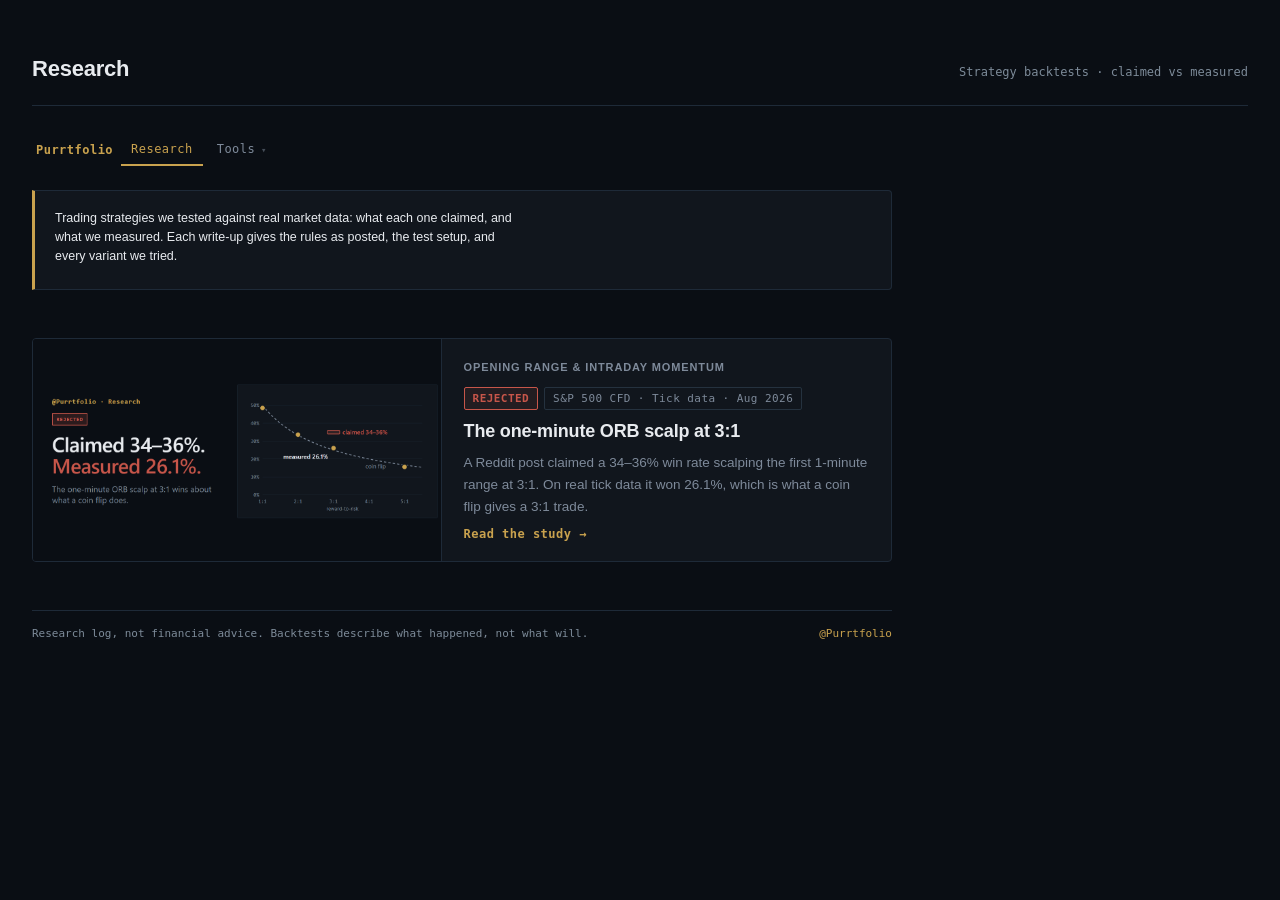
==== commit 0bb4eea6: "chore: deploy static/ to docs/ [skip ci]" ====
--- a/docs/index.html
+++ b/docs/index.html
@@ -4,18 +4,20 @@
   <meta charset="UTF-8">
   <meta name="viewport" content="width=device-width, initial-scale=1.0">
   <title>Trading Tools by Purrtfolio</title>
-  <meta name="description" content="Free market research tools: 13F fund holdings, short interest, insider trading, momentum, put/call ratio, IV rank, options calculators and more.">
+  <meta name="description" content="Honest tests of popular trading strategies, plus free position-sizing, drawdown and options calculators.">
   <meta property="og:type" content="website">
   <meta property="og:title" content="Trading Tools by Purrtfolio">
-  <meta property="og:description" content="Free market research tools: 13F fund holdings, short interest, insider trading, momentum, put/call ratio, IV rank, options calculators and more.">
+  <meta property="og:description" content="Honest tests of popular trading strategies, plus free position-sizing, drawdown and options calculators.">
   <link rel="icon" href="data:,">
   <link rel="preconnect" href="https://one3f-tracker-wpj6.onrender.com">
   <link rel="dns-prefetch" href="https://one3f-tracker-wpj6.onrender.com">
   <link rel="prefetch" href="./chart.min.js">
+  <link rel="modulepreload" href="./js/main.js">
+  <link rel="modulepreload" href="./js/router.js">
   <link rel="stylesheet" href="./styles.css">
 </head>
 <body>
   <div id="app" class="app"></div>
-  <script src="./app.js" defer></script>
+  <script type="module" src="./js/main.js"></script>
 </body>
 </html>
--- a/docs/styles.css
+++ b/docs/styles.css
@@ -168,6 +168,10 @@
   font-size: 9px;
   opacity: 0.5;
 }
+/* Top-level nav link styled like a dropdown label (no menu) */
+.nav-flat { text-decoration: none; }
+.nav-flat::after { content: none; }
+.nav-flat.active { color: var(--brass); border-bottom-color: var(--brass); }
 
 .nav-dropdown-menu {
   display: none;
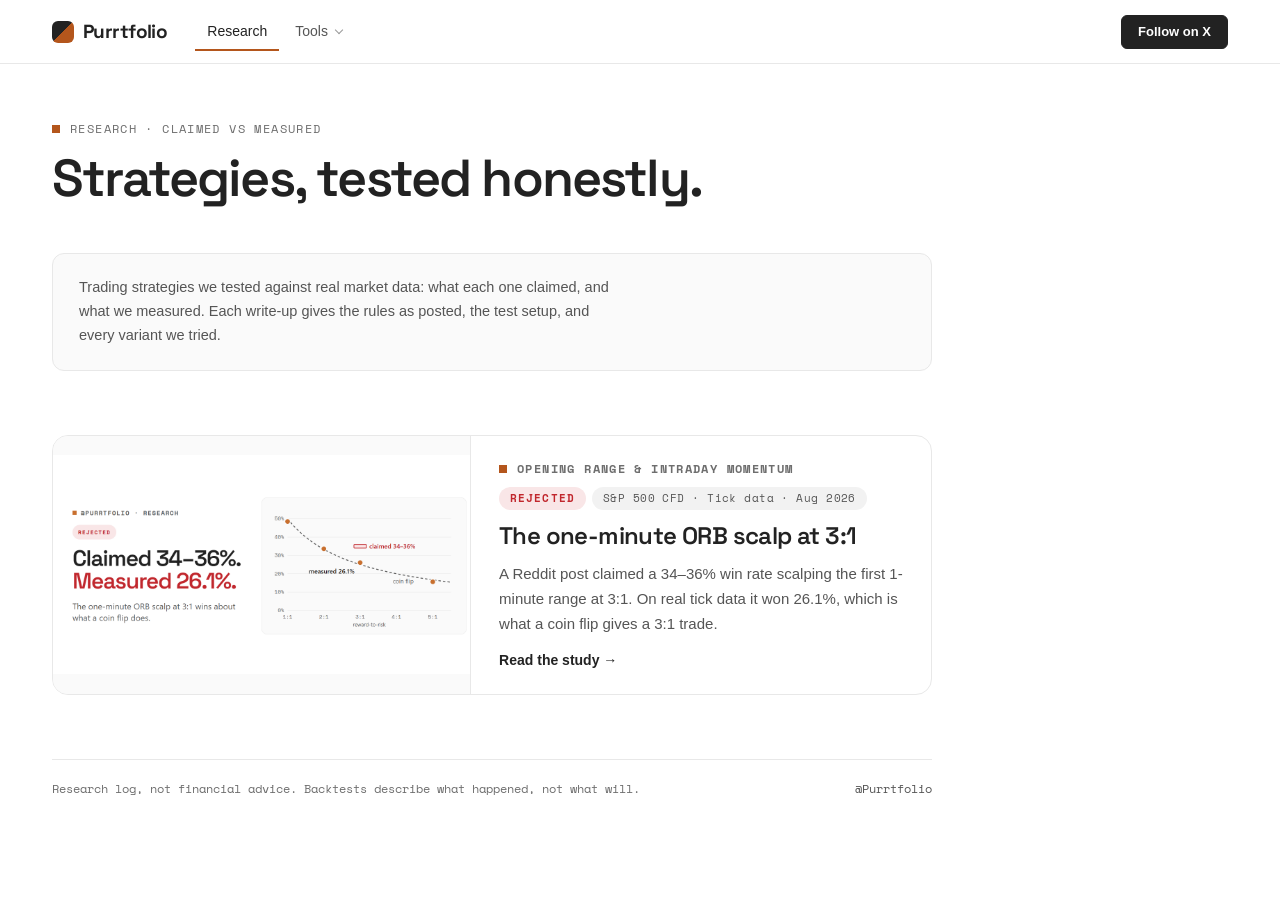
==== commit 0b043715: "chore: deploy static/ to docs/ [skip ci]" ====
--- a/docs/index.html
+++ b/docs/index.html
@@ -9,11 +9,16 @@
   <meta property="og:title" content="Trading Tools by Purrtfolio">
   <meta property="og:description" content="Honest tests of popular trading strategies, plus free position-sizing, drawdown and options calculators.">
   <link rel="icon" href="data:,">
+  <meta name="theme-color" content="#ffffff" media="(prefers-color-scheme: light)">
+  <meta name="theme-color" content="#161616" media="(prefers-color-scheme: dark)">
   <link rel="preconnect" href="https://one3f-tracker-wpj6.onrender.com">
   <link rel="dns-prefetch" href="https://one3f-tracker-wpj6.onrender.com">
   <link rel="prefetch" href="./chart.min.js">
   <link rel="modulepreload" href="./js/main.js">
   <link rel="modulepreload" href="./js/router.js">
+  <link rel="preconnect" href="https://fonts.googleapis.com">
+  <link rel="preconnect" href="https://fonts.gstatic.com" crossorigin>
+  <link rel="stylesheet" href="https://fonts.googleapis.com/css2?family=Space+Grotesk:wght@400;500;600;700&family=Space+Mono:wght@400;700&display=swap">
   <link rel="stylesheet" href="./styles.css">
 </head>
 <body>
--- a/docs/styles.css
+++ b/docs/styles.css
@@ -1,28 +1,75 @@
 /* Trading Tools by Purrtfolio — frontend
-   Theme tokens mirror the macro market snapshot (BG #0A0E14, brass #C9A24E,
-   minimal color, typography-led). No frameworks — vanilla CSS/JS.
+   Editorial, monochrome theme: near-black ink on white with hairline rules,
+   Space Grotesk headings, Space Mono labels, one burnt-orange accent and
+   green/red reserved for long/short. Light by default, dark via the OS
+   setting. No frameworks — vanilla CSS/JS.
+
+   Token names predate the refresh (--brass is the accent, --panel the card
+   surface); views and research pages reference them directly, so keep them.
 */
 
 :root {
-  --bg:         #0A0E14;
-  --panel:      #11161D;
-  --panel-2:    #161C25;
-  --line:       #1E2A38;
-  --line-2:     #25323F;
-  --text:       #E8EBEF;
-  --text-dim:   #7E8A9A;
-  --text-mut:   #7D8B99;
-  --brass:      #C9A24E;
-  --brass-dim:  rgba(201, 162, 78, 0.12);
-  --green:      #2E9E6B;
-  --red:        #C7564A;
-  --green-bg:   rgba(46, 158, 107, 0.10);
-  --red-bg:     rgba(199, 86, 74, 0.10);
-  --amber:      #EAB308;
-  --amber-bg:   rgba(234, 179, 8, 0.10);
-
-  --font: -apple-system, BlinkMacSystemFont, 'Segoe UI', Roboto, 'Helvetica Neue', Arial, sans-serif;
-  --mono: ui-monospace, SFMono-Regular, 'SF Mono', Menlo, Consolas, monospace;
+  color-scheme: light dark;
+
+  --bg:         #FFFFFF;
+  --bg-sub:     #FAFAFA;
+  --panel:      #FAFAFA;
+  --panel-2:    #F2F2F2;
+  --line:       #E8E8E8;
+  --line-2:     #D6D6D6;
+  --text:       #222222;
+  --text-dim:   #555555;
+  --text-mut:   #6E6E6E;
+  --ink:        #222222;
+  --on-ink:     #FFFFFF;
+  --brass:      #B4561C;
+  --brass-dim:  rgba(200, 111, 46, 0.10);
+  --green:      #00875A;
+  --red:        #C1272D;
+  --green-bg:   #E3F5EC;
+  --red-bg:     #F9E6E7;
+  --amber:      #A15C07;
+  --amber-bg:   #FDF3DC;
+  --shadow:     0 1px 2px rgba(0, 0, 0, 0.04), 0 8px 24px -12px rgba(0, 0, 0, 0.12);
+
+  /* Aliases used by the options explainer / screener / quotes blocks */
+  --border:         var(--line);
+  --card-bg:        var(--panel);
+  --text-primary:   var(--text);
+  --text-secondary: var(--text-dim);
+  --text-tertiary:  var(--text-mut);
+
+  --radius-sm: 6px;
+  --radius:    12px;
+
+  --font:    'Aptos', -apple-system, BlinkMacSystemFont, 'Segoe UI', Roboto, 'Helvetica Neue', Arial, sans-serif;
+  --display: 'Space Grotesk', var(--font);
+  --mono:    'Space Mono', ui-monospace, SFMono-Regular, 'SF Mono', Menlo, Consolas, monospace;
+}
+
+@media (prefers-color-scheme: dark) {
+  :root {
+    --bg:         #161616;
+    --bg-sub:     #1B1B1B;
+    --panel:      #1E1E1E;
+    --panel-2:    #292929;
+    --line:       #2E2E2E;
+    --line-2:     #3D3D3D;
+    --text:       #F2F2F2;
+    --text-dim:   #B4B4B4;
+    --text-mut:   #8F8F8F;
+    --ink:        #F2F2F2;
+    --on-ink:     #161616;
+    --brass:      #E89877;
+    --brass-dim:  rgba(232, 152, 119, 0.12);
+    --green:      #34C38F;
+    --red:        #F0676C;
+    --green-bg:   rgba(0, 168, 107, 0.14);
+    --red-bg:     rgba(210, 59, 65, 0.16);
+    --amber:      #EAB308;
+    --amber-bg:   rgba(234, 179, 8, 0.12);
+    --shadow:     0 1px 2px rgba(0, 0, 0, 0.3), 0 12px 32px -12px rgba(0, 0, 0, 0.6);
+  }
 }
 
 * { margin: 0; padding: 0; box-sizing: border-box; }
@@ -31,86 +78,150 @@
   background: var(--bg);
   color: var(--text);
   font-family: var(--font);
-  font-size: 14px;
-  line-height: 1.5;
+  font-size: 15px;
+  line-height: 1.55;
   -webkit-font-smoothing: antialiased;
-}
-
-a { color: var(--text); text-decoration: none; }
+  -moz-osx-font-smoothing: grayscale;
+}
+/* The nav's full-bleed backdrop is 100vw wide; don't let it add a scrollbar */
+body { overflow-x: clip; }
+
+h1, h2, h3 { font-family: var(--display); }
+
+a { color: var(--text); text-decoration: none; transition: color 0.15s; }
 a:hover { color: var(--brass); }
 
-button {
-  background: transparent;
+button, .btn {
+  display: inline-flex;
+  align-items: center;
+  justify-content: center;
+  gap: 6px;
+  background: var(--bg);
   border: 1px solid var(--line-2);
   color: var(--text);
-  padding: 6px 12px;
-  font-family: inherit;
-  font-size: 12px;
-  cursor: pointer;
-  border-radius: 2px;
-  transition: border-color 0.15s, color 0.15s;
-}
-button:hover { border-color: var(--brass); color: var(--brass); }
-button.active { border-color: var(--brass); color: var(--brass); }
-
-input[type=text], input[type=search], input[type=number], select {
-  background: var(--panel);
-  border: 1px solid var(--line-2);
-  color: var(--text);
-  padding: 7px 10px;
+  padding: 7px 14px;
   font-family: inherit;
   font-size: 13px;
-  border-radius: 2px;
+  font-weight: 500;
+  line-height: 1.3;
+  cursor: pointer;
+  border-radius: var(--radius-sm);
+  white-space: nowrap;
+  transition: border-color 0.15s, color 0.15s, background 0.15s, transform 0.15s, box-shadow 0.15s;
+}
+button:hover, .btn:hover { border-color: var(--text); color: var(--text); background: var(--panel); }
+button.active { background: var(--ink); border-color: var(--ink); color: var(--on-ink); }
+.btn-primary { background: var(--ink); border-color: var(--ink); color: var(--on-ink); font-weight: 600; }
+.btn-primary:hover {
+  background: var(--ink); border-color: var(--ink); color: var(--on-ink);
+  transform: translateY(-1px);
+  box-shadow: 0 8px 20px -8px color-mix(in srgb, var(--ink) 45%, transparent);
+}
+
+input[type=text], input[type=search], input[type=number], select {
+  background: var(--bg);
+  border: 1px solid var(--line-2);
+  color: var(--text);
+  padding: 9px 12px;
+  font-family: inherit;
+  font-size: 14px;
+  border-radius: var(--radius-sm);
   outline: none;
-}
-input:focus, select:focus { border-color: var(--brass); }
+  transition: border-color 0.15s, box-shadow 0.15s;
+}
+input:focus, select:focus { border-color: var(--text); box-shadow: 0 0 0 3px var(--brass-dim); }
 /* Keyboard focus ring (mouse focus keeps the border-only style above) */
 :focus-visible { outline: 2px solid var(--brass); outline-offset: 2px; }
 input:focus-visible, select:focus-visible { outline: 2px solid var(--brass); outline-offset: 1px; }
 
+::selection { background: var(--brass-dim); }
+
 /* ------- Layout ------- */
 .app {
-  max-width: 1280px;
+  max-width: 1240px;
   margin: 0 auto;
-  padding: 24px 32px 80px;
-}
-
+  padding: 0 32px 96px;
+}
+
+/* Page title: big display headline with a mono eyebrow above it */
 .masthead {
   display: flex;
-  align-items: baseline;
-  justify-content: space-between;
-  padding: 28px 0 20px;
+  flex-direction: column;
+  gap: 14px;
+  padding: 56px 0 32px;
+  margin-bottom: 8px;
+}
+.masthead h1 {
+  font-size: clamp(32px, 4.6vw, 52px);
+  font-weight: 600;
+  line-height: 1.02;
+  letter-spacing: -0.035em;
+  text-wrap: balance;
+}
+.masthead .sub {
+  order: -1;
+  display: flex;
+  align-items: center;
+  gap: 10px;
+  font-family: var(--mono);
+  font-size: 11.5px;
+  letter-spacing: 0.12em;
+  text-transform: uppercase;
+  color: var(--text-mut);
+}
+.masthead .sub::before {
+  content: '';
+  width: 8px; height: 8px;
+  background: var(--brass);
+  flex: none;
+}
+
+/* ------- Nav (sticky top bar) ------- */
+.nav {
+  position: sticky;
+  top: 0;
+  z-index: 50;
+  display: flex;
+  flex-wrap: wrap;
+  align-items: center;
+  gap: 4px;
+  min-height: 64px;
+}
+/* Full-bleed frosted backdrop + hairline behind the centred nav row */
+.nav::before {
+  content: '';
+  position: absolute;
+  inset: 0 50%;
+  width: 100vw;
+  transform: translateX(-50%);
+  background: color-mix(in srgb, var(--bg) 86%, transparent);
+  backdrop-filter: saturate(1.4) blur(14px);
+  -webkit-backdrop-filter: saturate(1.4) blur(14px);
   border-bottom: 1px solid var(--line);
-  margin-bottom: 28px;
-}
-.masthead h1 {
-  font-size: 22px;
-  font-weight: 600;
-  letter-spacing: -0.01em;
-}
-.masthead .sub {
-  font-size: 12px;
-  color: var(--text-mut);
-  font-family: var(--mono);
-}
-
-/* ------- Nav / search ------- */
-.nav {
-  display: flex;
-  flex-wrap: wrap;
-  align-items: center;
-  gap: 4px;
-  margin-bottom: 24px;
+  z-index: -1;
 }
 .nav-brand {
-  color: var(--brass);
-  font-family: var(--mono);
-  font-size: 12px;
-  font-weight: 700;
-  letter-spacing: 0.04em;
-  padding: 0 4px;
+  display: inline-flex;
+  align-items: center;
+  gap: 9px;
+  color: var(--text);
+  font-family: var(--display);
+  font-size: 19px;
+  font-weight: 700;
+  letter-spacing: -0.03em;
+  padding: 0 18px 0 0;
+  margin-right: 6px;
   text-decoration: none;
 }
+.nav-brand::before {
+  content: '';
+  width: 22px; height: 22px;
+  border-radius: 6px;
+  background:
+    linear-gradient(135deg, transparent 50%, var(--brass) 50%),
+    var(--ink);
+}
+.nav-brand:hover { color: var(--text); }
 .nav .nav-search {
   flex: 1;
   min-width: 0;
@@ -118,24 +229,21 @@
 }
 .nav .nav-link {
   color: var(--text-dim);
-  font-size: 12px;
+  font-size: 14px;
   padding: 6px 0;
-  border-bottom: 1px solid transparent;
   cursor: pointer;
   user-select: none;
 }
-.nav .nav-link.active {
-  color: var(--brass);
-  border-bottom-color: var(--brass);
-}
+.nav .nav-link.active { color: var(--text); }
 .nav .nav-spacer { flex: 1; }
+.nav .nav-cta { padding: 8px 16px; }
 .nav .meta-pill {
   font-family: var(--mono);
   font-size: 11px;
   color: var(--text-mut);
   padding: 4px 10px;
   border: 1px solid var(--line);
-  border-radius: 2px;
+  border-radius: 999px;
 }
 
 /* ------- Nav dropdowns ------- */
@@ -146,119 +254,131 @@
 }
 .nav-dropdown-label {
   color: var(--text-dim);
-  font-size: 12px;
-  font-family: var(--mono);
+  font-size: 14px;
   font-weight: 500;
-  padding: 6px 10px;
+  padding: 8px 12px;
   cursor: pointer;
   white-space: nowrap;
-  letter-spacing: 0.04em;
-  border-bottom: 2px solid transparent;
-  transition: border-color 0.15s, color 0.15s;
-}
-.nav-dropdown-label:hover {
-  color: var(--text);
-  border-bottom-color: var(--line-2);
-}
-.nav-dropdown:hover .nav-dropdown-label {
-  color: var(--text);
+  border-radius: var(--radius-sm);
+  transition: background 0.15s, color 0.15s;
+}
+.nav-dropdown-label:hover,
+.nav-dropdown:hover .nav-dropdown-label,
+.nav-dropdown.open .nav-dropdown-label {
+  color: var(--text);
+  background: var(--panel-2);
 }
 .nav-dropdown-label::after {
-  content: ' ▾';
-  font-size: 9px;
-  opacity: 0.5;
+  content: '';
+  display: inline-block;
+  width: 5px; height: 5px;
+  margin: 0 0 3px 8px;
+  border-right: 1.5px solid currentColor;
+  border-bottom: 1.5px solid currentColor;
+  transform: rotate(45deg);
+  opacity: 0.6;
 }
 /* Top-level nav link styled like a dropdown label (no menu) */
 .nav-flat { text-decoration: none; }
 .nav-flat::after { content: none; }
-.nav-flat.active { color: var(--brass); border-bottom-color: var(--brass); }
+.nav-flat.active { color: var(--text); }
+.nav-flat.active:not(:hover) { background: none; box-shadow: inset 0 -2px 0 var(--brass); border-radius: 0; }
 
 .nav-dropdown-menu {
   display: none;
   position: absolute;
   top: 100%;
   left: 0;
-  min-width: 160px;
-  background: var(--panel);
-  border: 1px solid var(--line-2);
-  border-radius: 2px;
+  min-width: 220px;
+  background: var(--bg);
+  border: 1px solid var(--line);
+  border-radius: var(--radius);
+  box-shadow: var(--shadow);
   z-index: 100;
   flex-direction: column;
-  padding: 4px 0;
-}
-.nav-dropdown.open .nav-dropdown-menu {
-  display: flex;
-}
+  padding: 6px;
+}
+/* Invisible bridge so the hover menu doesn't close crossing the gap */
+.nav-dropdown-menu::before { content: ''; position: absolute; inset: -10px 0 auto; height: 10px; }
+.nav-dropdown.open .nav-dropdown-menu,
 .nav-dropdown:hover .nav-dropdown-menu {
   display: flex;
+  margin-top: 6px;
 }
 .nav-dropdown-menu .nav-link {
   display: block;
-  padding: 6px 16px;
-  font-size: 12px;
-  font-family: var(--mono);
-  font-weight: 400;
-  letter-spacing: 0.03em;
+  padding: 9px 12px;
+  font-size: 14px;
+  color: var(--text-dim);
+  border-radius: var(--radius-sm);
   white-space: nowrap;
 }
 .nav-dropdown-menu .nav-link:hover {
   background: var(--panel-2);
-  color: var(--brass);
+  color: var(--text);
 }
 .nav-dropdown-menu .nav-link.active {
-  color: var(--brass);
-  background: rgba(201, 162, 78, 0.08);
+  color: var(--text);
+  font-weight: 600;
+  background: var(--panel-2);
 }
 
 /* ------- Sections ------- */
-.section { margin-bottom: 36px; }
+.section { margin-bottom: 44px; }
 .section-header {
   display: flex;
   align-items: baseline;
   justify-content: space-between;
-  margin-bottom: 12px;
+  gap: 12px;
+  margin-bottom: 14px;
 }
 .section-header h2 {
-  font-size: 11px;
-  font-weight: 600;
-  letter-spacing: 0.08em;
+  font-family: var(--mono);
+  font-size: 11.5px;
+  font-weight: 700;
+  letter-spacing: 0.12em;
   text-transform: uppercase;
   color: var(--text-dim);
 }
 .section-header .hint {
-  font-size: 11px;
+  font-size: 12px;
   color: var(--text-mut);
   font-family: var(--mono);
 }
 .section-header .hint.brass {
   color: var(--brass);
-  font-weight: 500;
+  font-weight: 700;
 }
 
 /* ------- Stats grid (top of page) ------- */
 .stats {
   display: grid;
-  grid-template-columns: repeat(auto-fit, minmax(140px, 1fr));
-  gap: 0;
+  grid-template-columns: repeat(auto-fit, minmax(160px, 1fr));
+  gap: 1px;
+  background: var(--line);
   border: 1px solid var(--line);
-  margin-bottom: 28px;
+  border-radius: var(--radius);
+  overflow: hidden;
+  margin-bottom: 32px;
 }
 .stat {
-  padding: 16px 18px;
-  border-right: 1px solid var(--line);
-}
-.stat:last-child { border-right: none; }
+  padding: 20px 22px;
+  background: var(--bg);
+}
 .stat .stat-label {
-  font-size: 10px;
-  letter-spacing: 0.06em;
-  text-transform: uppercase;
-  color: var(--text-mut);
-  margin-bottom: 6px;
+  font-family: var(--mono);
+  font-size: 10.5px;
+  letter-spacing: 0.1em;
+  text-transform: uppercase;
+  color: var(--text-mut);
+  margin-bottom: 8px;
 }
 .stat .stat-value {
-  font-size: 18px;
+  font-family: var(--display);
+  font-size: 26px;
   font-weight: 600;
-  font-family: var(--mono);
+  letter-spacing: -0.02em;
+  font-variant-numeric: tabular-nums;
   color: var(--text);
 }
 .stat .stat-value.brass { color: var(--brass); }
@@ -269,7 +389,8 @@
 /* ------- Tables ------- */
 .table-wrap {
   border: 1px solid var(--line);
-  border-radius: 4px;
+  border-radius: var(--radius);
+  background: var(--bg);
   /* scroll wide tables inside the frame instead of clipping columns */
   overflow-x: auto;
   -webkit-overflow-scrolling: touch;
@@ -277,60 +398,63 @@
 table {
   width: 100%;
   border-collapse: collapse;
-  font-size: 13px;
+  font-size: 14px;
+  font-variant-numeric: tabular-nums;
 }
 thead th {
   text-align: left;
-  font-size: 10px;
-  font-weight: 600;
-  letter-spacing: 0.06em;
-  text-transform: uppercase;
-  color: var(--text-mut);
-  padding: 10px 14px;
+  font-family: var(--mono);
+  font-size: 10.5px;
+  font-weight: 700;
+  letter-spacing: 0.08em;
+  text-transform: uppercase;
+  color: var(--text-mut);
+  padding: 12px 16px;
   border-bottom: 1px solid var(--line);
-  background: var(--panel);
+  background: var(--bg-sub);
   user-select: none;
   cursor: pointer;
   white-space: nowrap;
 }
-thead th:hover { color: var(--text-dim); }
-thead th.sorted { color: var(--brass); }
+thead th:hover { color: var(--text); }
+thead th.sorted { color: var(--text); }
 thead th.sorted::after {
-  content: ' ▾';
-  font-size: 9px;
-}
-thead th.sorted.asc::after { content: ' ▴'; }
-thead th.num, tbody td.num { text-align: right; font-family: var(--mono); }
-thead th.mono, tbody td.mono { font-family: var(--mono); }
+  content: ' ↓';
+  color: var(--brass);
+}
+thead th.sorted.asc::after { content: ' ↑'; }
+thead th.num, tbody td.num { text-align: right; }
+thead th.mono, tbody td.mono { font-family: var(--mono); font-size: 13px; }
 
 tbody td {
-  padding: 9px 14px;
+  padding: 12px 16px;
   border-bottom: 1px solid var(--line);
   color: var(--text);
 }
 tbody tr:last-child td { border-bottom: none; }
-tbody tr:hover td { background: var(--panel-2); }
-tbody td.brass { color: var(--brass); }
+tbody tr { transition: background 0.1s; }
+tbody tr:hover td { background: var(--panel); }
+tbody td.brass { color: var(--brass); font-weight: 600; }
 tbody td.green, .pos { color: var(--green); }
 tbody td.red, .neg { color: var(--red); }
 tbody td.amber { color: var(--amber); }
 tbody td.dim { color: var(--text-dim); }
-tbody td.mut { color: var(--text-mut); font-size: 11px; }
+tbody td.mut { color: var(--text-mut); font-size: 12px; }
 
 .empty {
-  padding: 40px 20px;
+  padding: 48px 20px;
   text-align: center;
   color: var(--text-mut);
+  font-size: 14px;
+}
+.error {
+  padding: 14px 18px;
+  background: var(--red-bg);
+  border: 1px solid color-mix(in srgb, var(--red) 35%, transparent);
+  border-radius: var(--radius-sm);
+  color: var(--red);
   font-size: 13px;
-}
-.error {
-  padding: 16px 20px;
-  background: var(--red-bg);
-  border: 1px solid var(--red);
-  color: var(--red);
-  font-size: 12px;
-  font-family: var(--mono);
-  margin-bottom: 16px;
+  margin: 8px 0 16px;
 }
 
 /* ------- Fund list ------- */
@@ -339,125 +463,138 @@
   grid-template-columns: 24px 1fr auto auto auto;
   align-items: center;
   gap: 14px;
-  padding: 12px 16px;
+  padding: 14px 18px;
   border-bottom: 1px solid var(--line);
   cursor: pointer;
-}
-.fund-row:hover { background: var(--panel-2); }
+  transition: background 0.1s;
+}
+.fund-row:hover { background: var(--panel); }
 .fund-row .strategy-tag {
-  font-size: 9px;
+  font-family: var(--mono);
+  font-size: 10px;
   letter-spacing: 0.06em;
   text-transform: uppercase;
-  color: var(--text-mut);
-  padding: 2px 6px;
-  border: 1px solid var(--line-2);
-  border-radius: 2px;
+  color: var(--text-dim);
+  padding: 3px 9px;
+  background: var(--panel-2);
+  border-radius: 999px;
   white-space: nowrap;
 }
-.fund-row .fund-name { color: var(--text); font-weight: 500; }
-.fund-row .fund-aum { font-family: var(--mono); color: var(--text); font-size: 13px; }
-.fund-row .fund-meta { font-family: var(--mono); color: var(--text-mut); font-size: 11px; }
+.fund-row .fund-name { color: var(--text); font-weight: 600; }
+.fund-row .fund-aum { font-variant-numeric: tabular-nums; color: var(--text); font-size: 14px; }
+.fund-row .fund-meta { font-family: var(--mono); color: var(--text-mut); font-size: 11.5px; }
 
 /* ------- Drill-down header ------- */
 .drill-header {
-  padding: 24px 0;
+  padding: 8px 0 28px;
   border-bottom: 1px solid var(--line);
-  margin-bottom: 24px;
+  margin-bottom: 28px;
 }
 .drill-header .back {
-  font-size: 11px;
-  color: var(--text-mut);
-  margin-bottom: 12px;
+  font-family: var(--mono);
+  font-size: 12px;
+  color: var(--text-mut);
+  margin-bottom: 14px;
   cursor: pointer;
   display: inline-block;
 }
-.drill-header .back:hover { color: var(--brass); }
+.drill-header .back:hover { color: var(--text); }
 .drill-header h2 {
-  font-size: 28px;
+  font-size: 32px;
   font-weight: 600;
-  margin-bottom: 6px;
+  letter-spacing: -0.03em;
+  margin-bottom: 8px;
 }
 .drill-header .strategy-tag {
-  font-size: 10px;
-  letter-spacing: 0.06em;
+  font-family: var(--mono);
+  font-size: 10.5px;
+  letter-spacing: 0.08em;
   text-transform: uppercase;
   color: var(--brass);
-  padding: 3px 8px;
-  border: 1px solid var(--brass-dim);
-  border-radius: 2px;
+  padding: 4px 10px;
+  background: var(--brass-dim);
+  border-radius: 999px;
   display: inline-block;
   margin-bottom: 12px;
 }
 .drill-header .meta-grid {
   display: flex;
-  gap: 32px;
-  margin-top: 12px;
-  font-family: var(--mono);
-  font-size: 12px;
+  gap: 40px;
+  margin-top: 16px;
+  font-size: 13px;
   color: var(--text-dim);
 }
 .drill-header .meta-grid .meta-label {
   display: block;
-  font-size: 10px;
-  text-transform: uppercase;
-  letter-spacing: 0.06em;
-  color: var(--text-mut);
-  margin-bottom: 2px;
+  font-family: var(--mono);
+  font-size: 10.5px;
+  text-transform: uppercase;
+  letter-spacing: 0.1em;
+  color: var(--text-mut);
+  margin-bottom: 4px;
 }
 .drill-header .meta-grid .meta-value {
-  color: var(--text);
-  font-size: 16px;
-  font-weight: 500;
+  font-family: var(--display);
+  color: var(--text);
+  font-size: 20px;
+  font-weight: 600;
+  letter-spacing: -0.02em;
+  font-variant-numeric: tabular-nums;
 }
 
 /* ------- Tabs ------- */
 .tabs,
 .tab-bar {
   display: flex;
-  gap: 0;
+  gap: 4px;
   border-bottom: 1px solid var(--line);
-  margin-bottom: 20px;
+  margin-bottom: 24px;
+  overflow-x: auto;
+  scrollbar-width: none;
 }
 .tab {
-  padding: 10px 16px;
-  font-size: 12px;
-  letter-spacing: 0.04em;
-  color: var(--text-dim);
+  padding: 12px 14px;
+  font-size: 14px;
+  font-weight: 500;
+  color: var(--text-mut);
   cursor: pointer;
   border-bottom: 2px solid transparent;
   margin-bottom: -1px;
   user-select: none;
+  white-space: nowrap;
+  transition: color 0.15s, border-color 0.15s;
 }
 .tab:hover { color: var(--text); }
 .tab.active {
-  color: var(--brass);
-  border-bottom-color: var(--brass);
+  color: var(--text);
+  border-bottom-color: var(--ink);
 }
 .tab .badge {
   display: inline-block;
   margin-left: 6px;
-  font-size: 10px;
-  font-family: var(--mono);
-  color: var(--text-mut);
-  background: var(--panel);
-  padding: 1px 5px;
-  border-radius: 2px;
-}
-.tab.active .badge { color: var(--brass); }
+  font-size: 10.5px;
+  font-family: var(--mono);
+  color: var(--text-mut);
+  background: var(--panel-2);
+  border: none;
+  padding: 1px 7px;
+  border-radius: 999px;
+}
+.tab.active .badge { color: var(--on-ink); background: var(--ink); }
 
 /* ------- Filters bar ------- */
 .filters {
   display: flex;
   align-items: center;
-  gap: 12px;
-  margin-bottom: 16px;
+  gap: 12px 16px;
+  margin-bottom: 18px;
   flex-wrap: wrap;
 }
 .filters .filter-group {
   display: flex;
   align-items: center;
   gap: 8px;
-  font-size: 11px;
+  font-size: 13px;
   color: var(--text-dim);
 }
 .filters input, .filters select { min-width: 100px; }
@@ -465,43 +602,46 @@
 /* ------- Status pills ------- */
 .status-pill {
   display: inline-block;
-  font-size: 10px;
+  font-size: 10.5px;
+  font-weight: 700;
   letter-spacing: 0.06em;
   text-transform: uppercase;
-  padding: 2px 7px;
-  border-radius: 2px;
-  font-family: var(--mono);
-}
-.status-NEW       { background: var(--brass-dim); color: var(--brass); border: 1px solid var(--brass); }
-.status-INCREASED  { background: var(--green-bg);  color: var(--green); border: 1px solid var(--green); }
-.status-DECREASED  { background: var(--red-bg);    color: var(--red);   border: 1px solid var(--red); }
-.status-CLOSED     { background: var(--red-bg);    color: var(--red);   border: 1px solid var(--red); }
-.status-UNCHANGED  { background: transparent;       color: var(--text-mut); border: 1px solid var(--line-2); }
+  padding: 3px 9px;
+  border-radius: 999px;
+  font-family: var(--mono);
+  border: 1px solid transparent;
+}
+.status-NEW        { background: var(--brass-dim); color: var(--brass); }
+.status-INCREASED  { background: var(--green-bg);  color: var(--green); }
+.status-DECREASED  { background: var(--red-bg);    color: var(--red); }
+.status-CLOSED     { background: var(--red-bg);    color: var(--red); }
+.status-UNCHANGED  { background: var(--panel-2);   color: var(--text-mut); }
 
 /* Signal pills — used by the Crowded Trades scanner page */
-.signal-high     { background: var(--red-bg);   color: var(--red);   border: 1px solid var(--red); }
-.signal-medium   { background: var(--brass-dim); color: var(--brass); border: 1px solid var(--brass); }
-.signal-neutral  { background: transparent;       color: var(--text-mut); border: 1px solid var(--line-2); }
+.signal-high     { background: var(--red-bg);    color: var(--red); }
+.signal-medium   { background: var(--brass-dim); color: var(--brass); }
+.signal-neutral  { background: var(--panel-2);   color: var(--text-mut); }
 
 /* ------- Consensus buy/sell cards ------- */
 .consensus-grid {
   display: grid;
   grid-template-columns: 1fr 1fr;
-  gap: 24px;
+  gap: 28px;
 }
 .consensus-col h3 {
-  font-size: 11px;
-  font-weight: 600;
-  letter-spacing: 0.08em;
-  text-transform: uppercase;
-  color: var(--text-dim);
-  margin-bottom: 12px;
+  font-family: var(--mono);
+  font-size: 11.5px;
+  font-weight: 700;
+  letter-spacing: 0.12em;
+  text-transform: uppercase;
+  color: var(--text-dim);
+  margin-bottom: 14px;
   display: flex;
   align-items: center;
   gap: 8px;
 }
 .consensus-col h3 .dot {
-  width: 6px; height: 6px; border-radius: 50%;
+  width: 8px; height: 8px; border-radius: 50%;
 }
 .consensus-col.buys h3 .dot { background: var(--green); }
 .consensus-col.sells h3 .dot { background: var(--red); }
@@ -511,7 +651,7 @@
   display: flex;
   align-items: center;
   justify-content: space-between;
-  padding: 12px 0;
+  padding: 14px 0;
   margin-top: 8px;
   font-size: 12px;
   color: var(--text-mut);
@@ -521,13 +661,25 @@
 
 /* ------- Loading / skeleton ------- */
 .loading {
-  padding: 60px 20px;
+  padding: 72px 20px;
   text-align: center;
   color: var(--text-mut);
   font-size: 12px;
   font-family: var(--mono);
-  letter-spacing: 0.05em;
-}
+  letter-spacing: 0.1em;
+}
+.loading::before {
+  content: '';
+  display: block;
+  width: 22px; height: 22px;
+  margin: 0 auto 16px;
+  border: 2px solid var(--line);
+  border-top-color: var(--brass);
+  border-radius: 50%;
+  animation: spin 0.8s linear infinite;
+}
+@keyframes spin { to { transform: rotate(360deg); } }
+@media (prefers-reduced-motion: reduce) { .loading::before { animation: none; } }
 
 /* ------- Ticker hero (drill into ticker) ------- */
 .ticker-hero {
@@ -535,30 +687,33 @@
   grid-template-columns: auto 1fr;
   gap: 32px;
   align-items: center;
-  padding: 28px 0;
+  padding: 8px 0 32px;
   border-bottom: 1px solid var(--line);
-  margin-bottom: 24px;
+  margin-bottom: 28px;
 }
 .ticker-symbol {
-  font-size: 56px;
-  font-weight: 600;
-  font-family: var(--mono);
-  color: var(--brass);
-  letter-spacing: -0.02em;
+  font-size: 64px;
+  font-weight: 700;
+  font-family: var(--display);
+  color: var(--text);
+  letter-spacing: -0.04em;
+  line-height: 1;
 }
 .ticker-meta .issuer {
-  font-size: 16px;
-  color: var(--text);
-  margin-bottom: 6px;
+  font-size: 17px;
+  font-weight: 500;
+  color: var(--text);
+  margin-bottom: 8px;
 }
 .ticker-meta .stats-line {
-  font-family: var(--mono);
-  font-size: 13px;
-  color: var(--text-dim);
-  display: flex;
-  gap: 24px;
-}
-.ticker-meta .stats-line .v { color: var(--text); }
+  font-size: 14px;
+  color: var(--text-dim);
+  display: flex;
+  flex-wrap: wrap;
+  gap: 8px 24px;
+  font-variant-numeric: tabular-nums;
+}
+.ticker-meta .stats-line .v { color: var(--text); font-weight: 600; }
 
 @media (max-width: 900px) {
   .consensus-grid { grid-template-columns: 1fr; }
@@ -568,53 +723,65 @@
 
 /* Mobile: disable hover-based dropdown (touch can't hover); use click toggle only */
 @media (max-width: 768px) {
+  .app { padding: 0 16px 72px; }
+  .masthead { padding: 36px 0 24px; }
+  .nav { min-height: 56px; gap: 2px; }
+  .nav-brand { font-size: 17px; padding-right: 8px; margin-right: 0; }
   .nav-dropdown:hover .nav-dropdown-menu {
     display: none;
   }
   .nav-dropdown.open .nav-dropdown-menu {
     display: flex;
-    position: static;
-    min-width: 100%;
+    position: absolute;
+    left: auto;
+    right: 0;
   }
   .nav-dropdown-label {
-    padding: 8px 6px;
+    padding: 8px 10px;
   }
   .nav-dropdown-menu .nav-link {
-    padding: 10px 16px;
+    padding: 11px 12px;
   }
-  .nav .nav-spacer { display: none; }
   .nav .nav-search { flex-basis: 100%; max-width: none; order: 10; }
+  .drill-header .meta-grid { gap: 20px 32px; }
+}
+@media (max-width: 520px) {
+  .nav .nav-cta { display: none; }
+  .ticker-symbol { font-size: 48px; }
 }
 
 /* ------- Market Snapshot view ------- */
 .snapshot-hero { padding: 16px 0; }
 .snapshot-hero img { max-width: 100%; }
-.snapshot-hero img { max-width: 100%; }
 .snapshot-hero .snapshot-img-placeholder {
   min-height: 200px;
   display: flex;
   align-items: center;
   justify-content: center;
   color: var(--text-mut);
-  border: 1px dashed var(--line);
-  border-radius: 4px;
-  font-size: 13px;
+  border: 1px dashed var(--line-2);
+  border-radius: var(--radius);
+  font-size: 14px;
 }
 .snapshot-caption {
-  font-size: 14px;
-  color: var(--text);
-  margin: 16px 0;
-  padding: 14px 18px;
+  font-family: var(--display);
+  font-size: 19px;
+  font-weight: 500;
+  letter-spacing: -0.01em;
+  color: var(--text);
+  margin: 20px 0;
+  padding: 22px 26px;
   background: var(--panel);
-  border-left: 3px solid var(--brass);
-  border-radius: 0 4px 4px 0;
-  line-height: 1.5;
+  border: 1px solid var(--line);
+  border-radius: var(--radius);
+  line-height: 1.45;
 }
 .snapshot-movers { padding: 20px 0; }
 .snapshot-movers h3 {
-  font-size: 11px;
-  font-weight: 600;
-  letter-spacing: 0.06em;
+  font-family: var(--mono);
+  font-size: 11.5px;
+  font-weight: 700;
+  letter-spacing: 0.12em;
   text-transform: uppercase;
   color: var(--text-dim);
   margin-bottom: 12px;
@@ -624,48 +791,58 @@
   display: flex;
   align-items: center;
   gap: 12px;
-  padding: 8px 0;
+  padding: 12px 0;
   border-bottom: 1px solid var(--line);
-  font-size: 13px;
+  font-size: 14px;
 }
 .snapshot-movers li:last-child { border-bottom: none; }
 .mover-name {
-  font-weight: 500;
+  font-weight: 600;
   color: var(--text);
   min-width: 140px;
 }
 .mover-driver {
   color: var(--text-dim);
-  font-size: 12px;
+  font-size: 13px;
   flex: 1;
 }
 
 /* ------- Page description (context callout) ------- */
 .page-description {
-  margin-bottom: 28px;
-  padding: 18px 20px;
+  margin-bottom: 36px;
+  padding: 22px 26px;
   background: var(--panel);
   border: 1px solid var(--line);
-  border-left: 3px solid var(--brass);
-  border-radius: 0 4px 4px 0;
+  border-radius: var(--radius);
+  max-width: 920px;
 }
 .page-description-para {
-  font-size: 12.5px;
-  color: var(--text);
-  line-height: 1.5;
+  font-size: 14.5px;
+  color: var(--text-dim);
+  line-height: 1.65;
+}
+.page-description-para.issues {
+  margin-top: 16px;
+  padding-top: 16px;
+  border-top: 1px solid var(--line);
+  font-size: 13.5px;
+  color: var(--text-mut);
+}
+.page-description-para.issues::before {
+  content: 'Known limits';
+  display: block;
   margin-bottom: 6px;
-}
-.page-description-para.issues {
-  color: var(--text-dim);
-}
-.page-description-para.issues::before {
-  content: '⚠ ';
+  font-family: var(--mono);
+  font-size: 10.5px;
+  font-weight: 700;
+  letter-spacing: 0.12em;
+  text-transform: uppercase;
   color: var(--amber);
-  font-weight: 700;
-}
+}
+.page-description-para.issues:empty { display: none; }
 @media (max-width: 768px) {
-  .page-description { padding: 14px 16px; }
-  .page-description-para { font-size: 12px; }
+  .page-description { padding: 18px 18px; }
+  .page-description-para { font-size: 14px; }
 }
 
 /* ------- News Sentiment view ------- */
@@ -676,70 +853,57 @@
   margin-bottom: 24px;
 }
 .badge {
-  font-size: 10px;
-  font-family: var(--mono);
-  color: var(--text-mut);
-  background: var(--panel);
-  border: 1px solid var(--line-2);
-  padding: 3px 10px;
-  border-radius: 2px;
+  font-size: 11px;
+  font-family: var(--mono);
+  color: var(--text-dim);
+  background: var(--panel-2);
+  padding: 4px 11px;
+  border-radius: 999px;
   white-space: nowrap;
 }
 
 .section-title {
-  font-size: 11px;
-  font-weight: 600;
-  letter-spacing: 0.06em;
+  font-family: var(--mono);
+  font-size: 11.5px;
+  font-weight: 700;
+  letter-spacing: 0.12em;
   text-transform: uppercase;
   color: var(--text-mut);
   margin-bottom: 14px;
-  padding: 0 4px;
-}
-
-.signal-block { margin-bottom: 28px; }
+}
+
+.signal-block { margin-bottom: 32px; }
 .signal-block:last-child { margin-bottom: 0; }
 .signal-label {
   display: inline-block;
+  font-family: var(--mono);
   font-size: 11px;
-  font-weight: 600;
-  letter-spacing: 0.05em;
-  text-transform: uppercase;
-  padding: 4px 10px;
-  border-radius: 2px;
-  margin-bottom: 10px;
-}
-.signal-label.green {
-  background: var(--green-bg);
-  color: var(--green);
-  border: 1px solid var(--green);
-}
-.signal-label.red {
-  background: var(--red-bg);
-  color: var(--red);
-  border: 1px solid var(--red);
-}
-.signal-label.brass {
-  background: var(--brass-dim);
-  color: var(--brass);
-  border: 1px solid var(--brass);
-}
+  font-weight: 700;
+  letter-spacing: 0.08em;
+  text-transform: uppercase;
+  padding: 4px 11px;
+  border-radius: 999px;
+  margin-bottom: 12px;
+}
+.signal-label.green { background: var(--green-bg); color: var(--green); }
+.signal-label.red   { background: var(--red-bg);   color: var(--red); }
+.signal-label.brass { background: var(--brass-dim); color: var(--brass); }
 
 .ticker-chip {
   display: inline-block;
-  font-size: 10px;
-  font-family: var(--mono);
-  color: var(--text-dim);
-  background: var(--panel);
-  border: 1px solid var(--line-2);
-  padding: 1px 5px;
-  border-radius: 2px;
+  font-size: 11px;
+  font-family: var(--mono);
+  color: var(--text-dim);
+  background: var(--panel-2);
+  padding: 1px 7px;
+  border-radius: 4px;
   white-space: nowrap;
 }
 .ticker-chips {
   display: flex;
   flex-wrap: wrap;
   gap: 4px;
-  margin-top: 4px;
+  margin-top: 6px;
 }
 
 .headline-link {
@@ -749,71 +913,83 @@
 }
 .headline-link:hover { color: var(--brass); }
 
-.link { color: var(--text-dim); }
+.link { color: var(--text-dim); text-decoration: underline; text-decoration-color: var(--line-2); text-underline-offset: 3px; }
+.link:hover { color: var(--text); text-decoration-color: var(--brass); }
 
 /* ------- Position Sizing Calculator ------- */
 .calc-form {
   display: grid;
   grid-template-columns: 1fr 1fr;
-  gap: 32px;
-  margin-top: 20px;
+  gap: 40px;
+  margin-top: 8px;
 }
 @media (max-width: 768px) {
-  .calc-form { grid-template-columns: 1fr; }
+  .calc-form { grid-template-columns: 1fr; gap: 28px; }
 }
 .calc-field {
   display: flex;
   flex-direction: column;
-  gap: 6px;
-  margin-bottom: 16px;
+  gap: 7px;
+  margin-bottom: 18px;
 }
 .calc-field:last-child { margin-bottom: 0; }
 .calc-field label {
-  font-size: 10px;
-  text-transform: uppercase;
-  letter-spacing: 0.06em;
+  font-family: var(--mono);
+  font-size: 10.5px;
+  font-weight: 700;
+  text-transform: uppercase;
+  letter-spacing: 0.1em;
   color: var(--text-mut);
 }
 .calc-input-row {
   display: flex;
   align-items: center;
-  gap: 8px;
+  gap: 10px;
 }
 .calc-input-row input { flex: 1; }
 .calc-input-row .unit {
-  font-size: 12px;
-  color: var(--text-dim);
+  font-size: 13px;
+  color: var(--text-mut);
   font-family: var(--mono);
 }
 .calc-results h3 {
-  font-size: 10px;
-  text-transform: uppercase;
-  letter-spacing: 0.06em;
-  color: var(--text-dim);
-  margin-bottom: 12px;
+  font-family: var(--mono);
+  font-size: 11.5px;
+  font-weight: 700;
+  text-transform: uppercase;
+  letter-spacing: 0.12em;
+  color: var(--text-dim);
+  margin-bottom: 14px;
 }
 .calc-result-group {
   display: flex;
   flex-direction: column;
-}
+  margin-bottom: 28px;
+}
+.calc-result-group:last-child { margin-bottom: 0; }
+/* Rows form one bordered card beneath the group's h3 */
 .calc-stat-row {
   display: flex;
   justify-content: space-between;
   align-items: center;
-  padding: 10px 14px;
-  background: var(--panel);
+  gap: 12px;
+  padding: 14px 18px;
+  background: var(--bg);
   border: 1px solid var(--line);
-  border-radius: 2px;
-  margin-bottom: 4px;
-}
+  border-top: none;
+}
+.calc-results h3 + .calc-stat-row { border-top: 1px solid var(--line); border-radius: var(--radius) var(--radius) 0 0; }
+.calc-stat-row:last-child { border-radius: 0 0 var(--radius) var(--radius); }
 .calc-stat-label {
-  font-size: 12px;
+  font-size: 14px;
   color: var(--text-dim);
 }
 .calc-stat-value {
-  font-size: 16px;
-  font-family: var(--mono);
+  font-family: var(--display);
+  font-size: 20px;
   font-weight: 600;
+  letter-spacing: -0.02em;
+  font-variant-numeric: tabular-nums;
   color: var(--text);
 }
 .calc-stat-value.brass { color: var(--brass); }
@@ -821,7 +997,7 @@
 .calc-stat-value.red { color: var(--red); }
 .calc-formula {
   margin-top: 28px;
-  font-size: 11px;
+  font-size: 12px;
   color: var(--text-mut);
   font-family: var(--mono);
   text-align: center;
@@ -832,60 +1008,69 @@
   display: flex;
   flex-wrap: wrap;
   gap: 16px;
-  margin-bottom: 28px;
+  margin-bottom: 32px;
+  padding: 22px;
+  background: var(--panel);
+  border: 1px solid var(--line);
+  border-radius: var(--radius);
 }
 .sim-controls .calc-field {
-  flex: 1 1 120px;
+  flex: 1 1 140px;
   margin-bottom: 0;
 }
 .sim-chart {
   height: 350px;
   width: 100%;
 }
-.link:hover { color: var(--brass); }
 
 /* ------- Options Payoff Visualizer ------- */
-.legs-container { margin-bottom: 24px; }
+.legs-container { margin-bottom: 20px; }
 .leg-row {
   display: grid;
-  grid-template-columns: 80px 80px 100px 100px auto;
-  gap: 10px;
+  grid-template-columns: 90px 90px 110px 110px auto;
+  gap: 12px;
   align-items: end;
-  padding: 12px 14px;
+  padding: 14px 16px;
+  background: var(--panel);
   border: 1px solid var(--line);
-  border-radius: 2px;
+  border-radius: var(--radius);
   margin-bottom: 8px;
 }
 .leg-row .calc-field { margin-bottom: 0; }
-.leg-row .calc-field label { font-size: 8px; }
-.leg-row input, .leg-row select { font-size: 13px; padding: 6px 8px; }
+.leg-row .calc-field label { font-size: 9.5px; }
+.leg-row input, .leg-row select { font-size: 14px; padding: 7px 9px; }
 .leg-remove {
-  padding: 6px 8px;
-  font-size: 12px;
+  justify-self: start;
+  padding: 7px 10px;
   color: var(--red);
-  border-color: var(--red);
-}
-.leg-remove:hover { background: var(--red-bg); }
+  border-color: color-mix(in srgb, var(--red) 40%, transparent);
+}
+.leg-remove:hover { background: var(--red-bg); color: var(--red); border-color: var(--red); }
 .payoff-add-btn {
-  font-size: 11px;
-  font-family: var(--mono);
-  color: var(--brass);
-  padding: 6px 16px;
-  border: 1px solid var(--brass);
-  border-radius: 2px;
-  margin-bottom: 24px;
+  font-size: 13px;
+  font-weight: 600;
+  color: var(--text);
+  padding: 8px 16px;
+  border: 1px dashed var(--line-2);
+  border-radius: var(--radius-sm);
+  margin-bottom: 28px;
   cursor: pointer;
 }
+.payoff-add-btn:hover { border-style: solid; border-color: var(--text); }
 
 /* ------- Greeks Explainer ------- */
 .greeks-controls {
   display: flex;
   flex-wrap: wrap;
   gap: 16px;
-  margin-bottom: 28px;
+  margin-bottom: 32px;
+  padding: 22px;
+  background: var(--panel);
+  border: 1px solid var(--line);
+  border-radius: var(--radius);
 }
 .greeks-controls .calc-field {
-  flex: 1 1 120px;
+  flex: 1 1 140px;
   margin-bottom: 0;
 }
 .greeks-chart {
@@ -896,73 +1081,80 @@
 }
 
 /* ------- Options Explainer (educational reference) ------- */
+.options-section { max-width: 920px; }
 .options-section-title {
-  font-size: 18px;
+  font-family: var(--display);
+  font-size: 24px;
   font-weight: 600;
-  color: var(--brass, #C9A24E);
-  margin: 28px 0 12px;
-  padding-bottom: 4px;
-  border-bottom: 1px solid var(--border, #1E2A38);
+  letter-spacing: -0.02em;
+  color: var(--text);
+  margin: 44px 0 14px;
 }
 .options-section .options-section-title:first-child { margin-top: 0; }
 .options-section-body {
-  color: var(--text-secondary, #7E8A9A);
-  line-height: 1.6;
-  font-size: 14px;
-}
-.options-section-body p { margin: 0 0 12px 0; }
-.options-section-body ul { margin: 0 0 12px 0; padding-left: 20px; }
-.options-section-body li { margin-bottom: 4px; }
-.options-section-body a { color: var(--brass, #C9A24E); }
-.options-section-body strong { color: var(--text-primary, #E8EBEF); }
+  color: var(--text-dim);
+  line-height: 1.7;
+  font-size: 15px;
+}
+.options-section-body p { margin: 0 0 14px 0; }
+.options-section-body ul { margin: 0 0 14px 0; padding-left: 20px; }
+.options-section-body li { margin-bottom: 6px; }
+.options-section-body a { color: var(--brass); text-decoration: underline; text-underline-offset: 3px; }
+.options-section-body strong { color: var(--text); }
 
 .options-terms {
+  margin: 20px 0;
+  border-top: 1px solid var(--line);
+}
+.options-term-row {
   display: grid;
-  grid-template-columns: 160px 1fr;
-  gap: 4px 16px;
-  margin: 20px 0;
-  border-bottom: 1px solid var(--border, #1E2A38);
-}
-.options-terms:last-child { border-bottom: none; }
+  grid-template-columns: 180px 1fr;
+  padding: 12px 0;
+  border-bottom: 1px solid var(--line);
+}
 .options-term {
   font-weight: 600;
-  color: var(--text-primary, #E8EBEF);
-  font-size: 13px;
+  color: var(--text);
+  font-size: 14px;
+  padding-right: 16px;
 }
 .options-def {
-  color: var(--text-secondary, #7E8A9A);
-  font-size: 13px;
-  line-height: 1.5;
+  color: var(--text-dim);
+  font-size: 14px;
+  line-height: 1.55;
 }
 
 .options-strats {
   display: grid;
-  grid-template-columns: repeat(auto-fill, minmax(220px, 1fr));
+  grid-template-columns: repeat(auto-fill, minmax(240px, 1fr));
   gap: 12px;
-  margin: 16px 0;
+  margin: 18px 0;
 }
 .options-strat {
-  background: var(--card-bg, #0F1419);
-  border: 1px solid var(--border, #1E2A38);
-  border-radius: 6px;
-  padding: 12px 14px;
-}
+  background: var(--bg);
+  border: 1px solid var(--line);
+  border-radius: var(--radius);
+  padding: 18px 20px;
+  transition: border-color 0.15s, box-shadow 0.15s;
+}
+.options-strat:hover { border-color: var(--line-2); box-shadow: var(--shadow); }
 .options-strat-name {
-  font-size: 13px;
+  font-family: var(--display);
+  font-size: 16px;
   font-weight: 600;
-  color: var(--brass, #C9A24E);
-  margin-bottom: 4px;
+  color: var(--text);
+  margin-bottom: 6px;
 }
 .options-strat-desc {
-  font-size: 12px;
-  color: var(--text-secondary, #7E8A9A);
-  line-height: 1.4;
-  margin-bottom: 6px;
+  font-size: 13.5px;
+  color: var(--text-dim);
+  line-height: 1.5;
+  margin-bottom: 10px;
 }
 .options-strat-pnl {
-  font-size: 11px;
-  color: var(--text-tertiary, #5A6472);
-  font-family: var(--mono, monospace);
+  font-size: 11.5px;
+  color: var(--text-mut);
+  font-family: var(--mono);
 }
 
 /* ------- Stock Screener ------- */
@@ -970,154 +1162,169 @@
   display: flex;
   flex-wrap: wrap;
   gap: 10px;
-  padding: 16px 0;
+  padding: 18px;
+  margin-bottom: 8px;
+  background: var(--panel);
+  border: 1px solid var(--line);
+  border-radius: var(--radius);
 }
 .s-input {
-  width: 120px;
-  padding: 6px 10px;
-  border: 1px solid var(--line);
-  border-radius: 4px;
-  background: var(--panel, #0F1419);
-  color: var(--text, #E8EBEF);
-  font-size: 13px;
-  font-family: var(--mono, monospace);
-}
-.s-input::placeholder { color: var(--text-mut, #7E8A9A); }
+  width: 130px;
+  padding: 8px 11px;
+  border: 1px solid var(--line-2);
+  border-radius: var(--radius-sm);
+  background: var(--bg);
+  color: var(--text);
+  font-size: 14px;
+  font-family: inherit;
+}
+.s-input::placeholder { color: var(--text-mut); }
 .s-select {
-  padding: 6px 10px;
-  border: 1px solid var(--line);
-  border-radius: 4px;
-  background: var(--panel, #0F1419);
-  color: var(--text, #E8EBEF);
-  font-size: 13px;
+  padding: 8px 11px;
+  border: 1px solid var(--line-2);
+  border-radius: var(--radius-sm);
+  background: var(--bg);
+  color: var(--text);
+  font-size: 14px;
   cursor: pointer;
 }
 .s-check {
   display: flex;
   align-items: center;
-  gap: 6px;
-  font-size: 13px;
-  color: var(--text, #E8EBEF);
+  gap: 7px;
+  font-size: 14px;
+  color: var(--text);
   cursor: pointer;
 }
-.s-check input { margin: 0; cursor: pointer; }
+.s-check input { margin: 0; cursor: pointer; accent-color: var(--ink); }
 .s-sort-chips {
   display: flex;
   flex-wrap: wrap;
   gap: 8px;
-  margin: 12px 0;
+  margin: 14px 0;
 }
 .s-chip {
   display: inline-flex;
   align-items: center;
-  gap: 4px;
-  padding: 5px 10px;
-  border: 1px solid var(--line);
-  border-radius: 12px;
-  font-size: 12px;
-  color: var(--text-secondary, #7E8A9A);
+  gap: 5px;
+  padding: 6px 13px;
+  border: 1px solid var(--line-2);
+  border-radius: 999px;
+  font-size: 13px;
+  color: var(--text-dim);
   cursor: pointer;
   user-select: none;
-}
-.s-chip:hover { border-color: var(--brass, #C9A24E); color: var(--brass, #C9A24E); }
-.s-chip-up, .s-chip-down { color: var(--brass, #C9A24E); border-color: var(--brass, #C9A24E); }
+  transition: all 0.15s;
+}
+.s-chip:hover { border-color: var(--text); color: var(--text); }
+.s-chip-up, .s-chip-down { color: var(--on-ink); background: var(--ink); border-color: var(--ink); }
+.s-chip-up:hover, .s-chip-down:hover { color: var(--on-ink); }
 .s-arrow { font-size: 10px; }
 .s-table { margin-top: 8px; }
-.s-ticker { font-family: var(--mono, monospace); font-weight: 600; }
+.s-ticker { font-family: var(--mono); font-weight: 700; }
 
 /* ------- Famous Trader Quotes ------- */
 .q-controls {
   display: flex;
   align-items: center;
   gap: 12px;
-  margin: 16px 0;
+  margin: 16px 0 24px;
   flex-wrap: wrap;
 }
 .q-select {
-  padding: 6px 12px;
-  border: 1px solid var(--line);
-  border-radius: 4px;
-  background: var(--panel, #0F1419);
-  color: var(--text, #E8EBEF);
-  font-size: 13px;
+  padding: 8px 12px;
+  border: 1px solid var(--line-2);
+  border-radius: var(--radius-sm);
+  background: var(--bg);
+  color: var(--text);
+  font-size: 14px;
   cursor: pointer;
 }
-.q-count { margin-left: auto; font-size: 12px; }
+.q-count { margin-left: auto; font-size: 12px; font-family: var(--mono); color: var(--text-mut); }
 .q-grid {
   display: grid;
   grid-template-columns: repeat(auto-fill, minmax(320px, 1fr));
   gap: 16px;
 }
 .q-card {
-  background: var(--panel, #0F1419);
+  background: var(--bg);
   border: 1px solid var(--line);
-  border-left: 3px solid var(--brass, #C9A24E);
-  border-radius: 6px;
-  padding: 18px 20px;
-}
+  border-radius: var(--radius);
+  padding: 24px 26px;
+  display: flex;
+  flex-direction: column;
+  transition: border-color 0.15s, box-shadow 0.15s;
+}
+.q-card:hover { border-color: var(--line-2); box-shadow: var(--shadow); }
 .q-mark {
-  font-size: 36px;
-  font-family: var(--mono, monospace);
-  color: var(--brass, #C9A24E);
-  line-height: 1;
-  margin-bottom: 10px;
+  font-size: 44px;
+  font-family: var(--display);
+  font-weight: 700;
+  color: var(--brass);
+  line-height: 0.8;
+  margin-bottom: 12px;
 }
 .q-text {
-  font-size: 15px;
-  line-height: 1.6;
-  color: var(--text, #E8EBEF);
-  margin-bottom: 14px;
-  font-style: italic;
+  font-family: var(--display);
+  font-size: 17px;
+  font-weight: 500;
+  letter-spacing: -0.01em;
+  line-height: 1.45;
+  color: var(--text);
+  margin-bottom: 18px;
+  flex: 1;
 }
 .q-author-row {
   display: flex;
   align-items: center;
   gap: 8px;
-  margin-bottom: 6px;
+  margin-bottom: 4px;
 }
 .q-author {
-  font-size: 13px;
+  font-size: 14px;
   font-weight: 600;
-  color: var(--text, #E8EBEF);
+  color: var(--text);
 }
 .q-badge {
+  font-family: var(--mono);
   font-size: 10px;
-  font-weight: 600;
-  text-transform: uppercase;
-  letter-spacing: 0.05em;
+  font-weight: 700;
+  text-transform: uppercase;
+  letter-spacing: 0.08em;
   padding: 2px 8px;
-  border-radius: 10px;
-  background: var(--brass, #C9A24E);
-  color: #000;
+  border-radius: 999px;
+  background: var(--panel-2);
+  color: var(--text-dim);
 }
 .q-source {
-  font-size: 11px;
-  color: var(--text-mut, #7E8A9A);
+  font-size: 12px;
+  color: var(--text-mut);
 }
 
 /* ------- Earnings Revision Momentum ------- */
-.erm-table td.s-ticker { font-weight: 600; }
+.erm-table td.s-ticker { font-weight: 700; }
 
 /* Cold-start notice shown while API requests are retrying (see api() in app.js) */
 .cold-start-hint {
   position: fixed;
   left: 50%;
-  bottom: 16px;
+  bottom: 20px;
   transform: translateX(-50%);
   z-index: 1000;
   max-width: calc(100% - 32px);
-  padding: 8px 14px;
-  background: var(--panel);
-  border: 1px solid var(--line-2);
-  color: var(--text-mut);
-  font-size: 12px;
-  border-radius: 2px;
+  padding: 10px 16px;
+  background: var(--ink);
+  color: var(--on-ink);
+  font-size: 13px;
+  border-radius: 999px;
+  box-shadow: var(--shadow);
 }
 
 /* ------- Small screens: keep everything inside the viewport ------- */
 .consensus-grid > * { min-width: 0; }
 @media (max-width: 600px) {
   .leg-row { grid-template-columns: 1fr 1fr; }
+  .options-term-row { grid-template-columns: 1fr; gap: 2px; }
   /* tables rendered without a .table-wrap: let them scroll themselves */
   .section > table { display: block; overflow-x: auto; }
 }
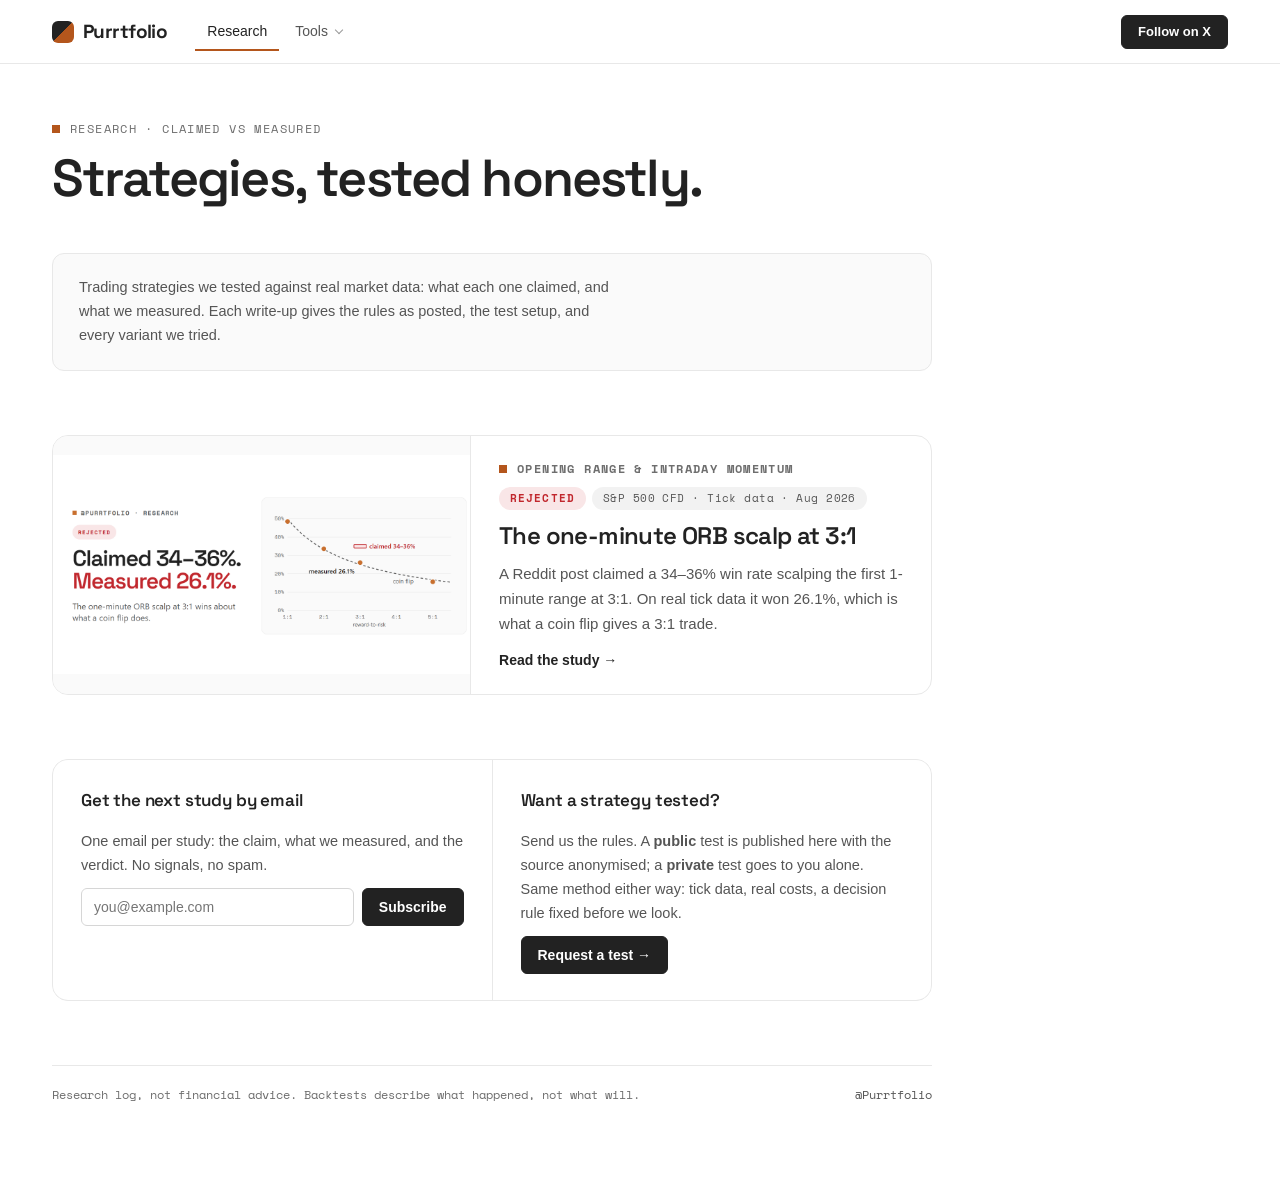
==== commit b9b04832: "chore: deploy static/ to docs/ [skip ci]" ====
--- a/docs/index.html
+++ b/docs/index.html
@@ -20,6 +20,7 @@
   <link rel="preconnect" href="https://fonts.gstatic.com" crossorigin>
   <link rel="stylesheet" href="https://fonts.googleapis.com/css2?family=Space+Grotesk:wght@400;500;600;700&family=Space+Mono:wght@400;700&display=swap">
   <link rel="stylesheet" href="./styles.css">
+<script data-goatcounter="https://purrtfolio.goatcounter.com/count" async src="https://gc.zgo.at/count.js"></script>
 </head>
 <body>
   <div id="app" class="app"></div>
